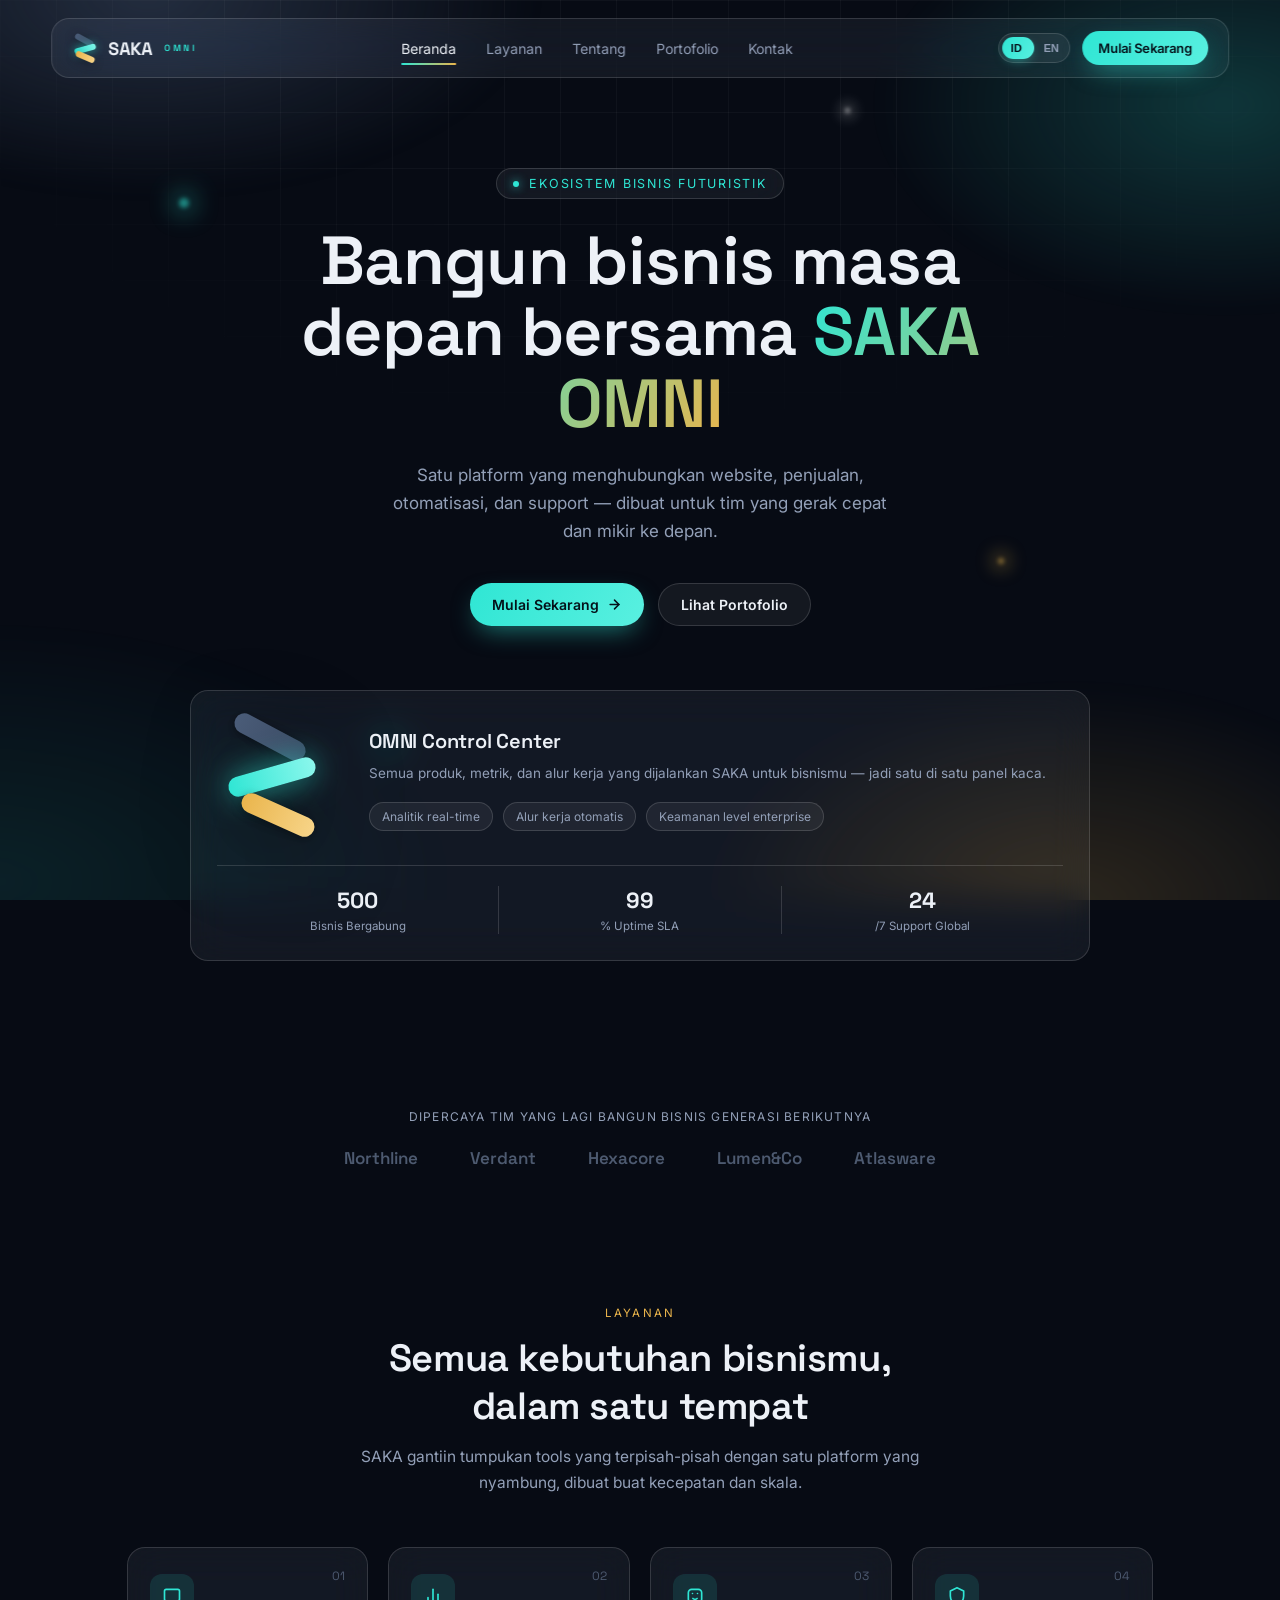
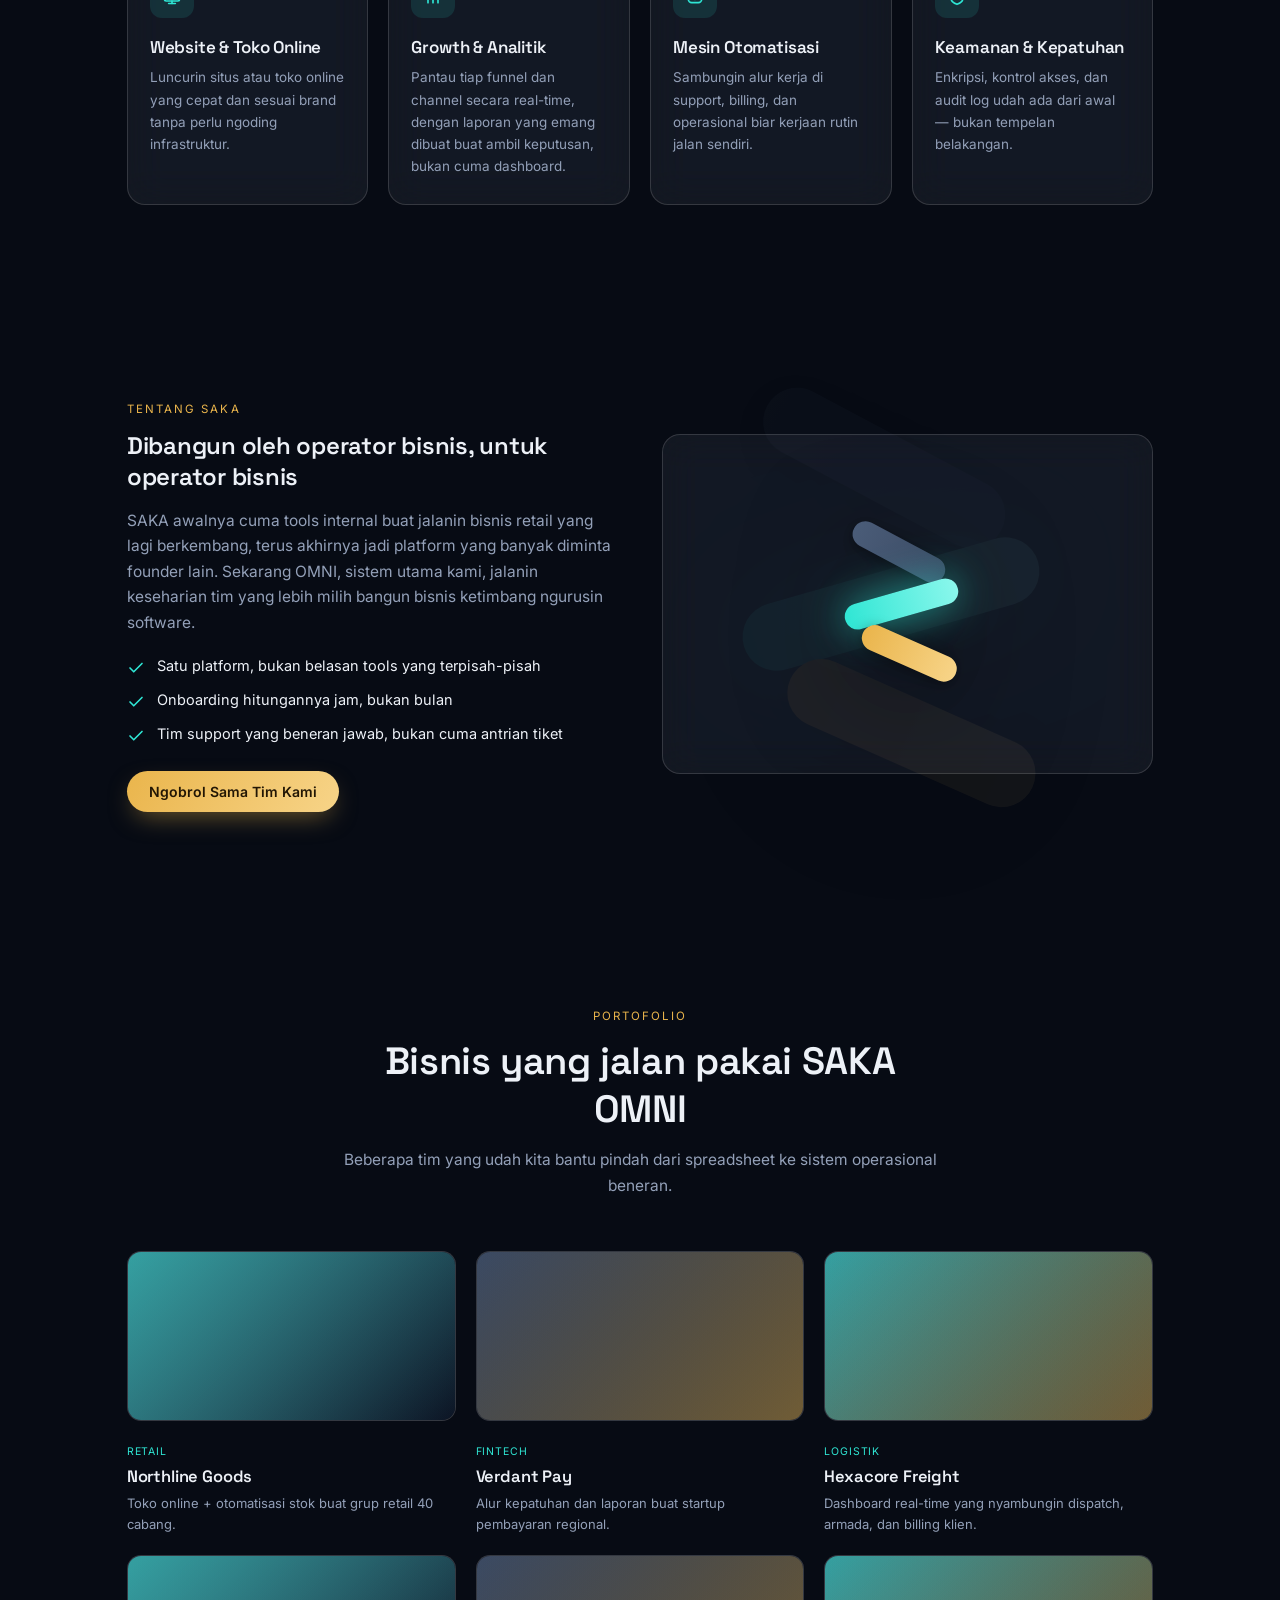
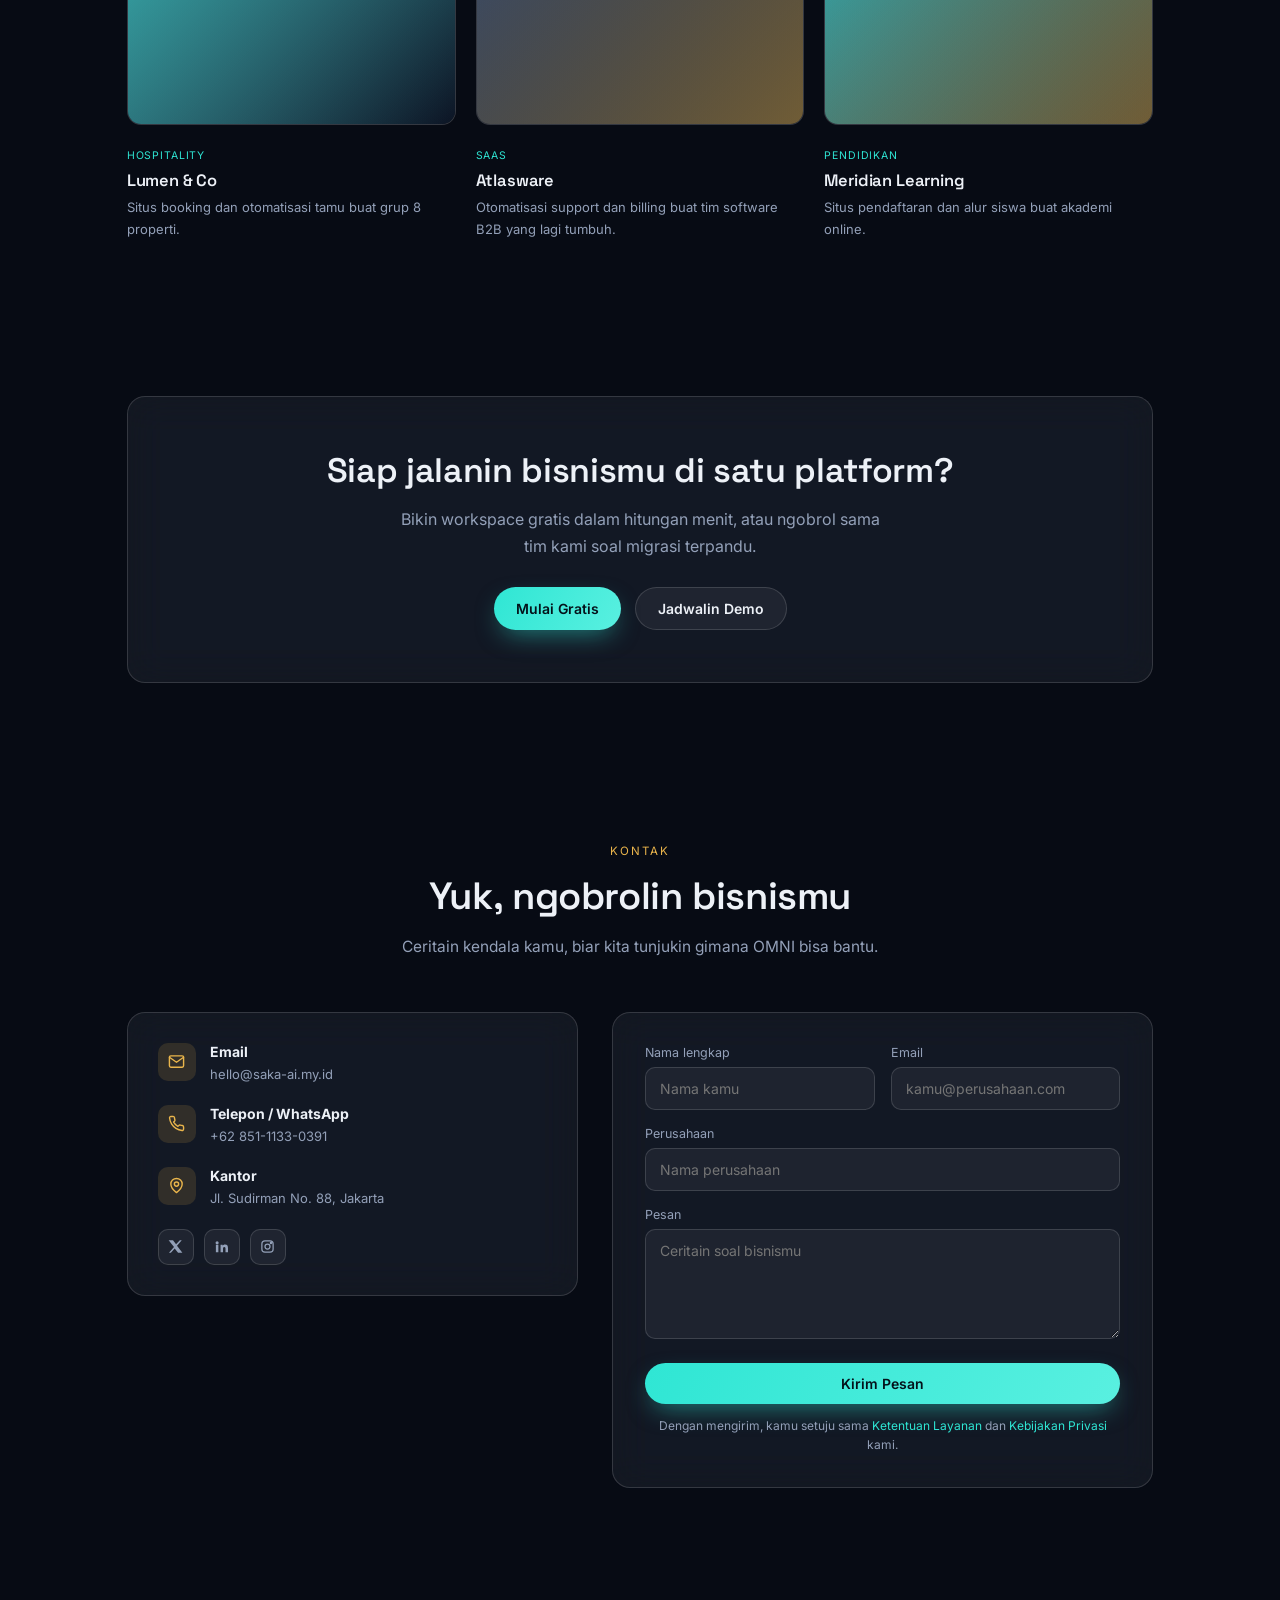
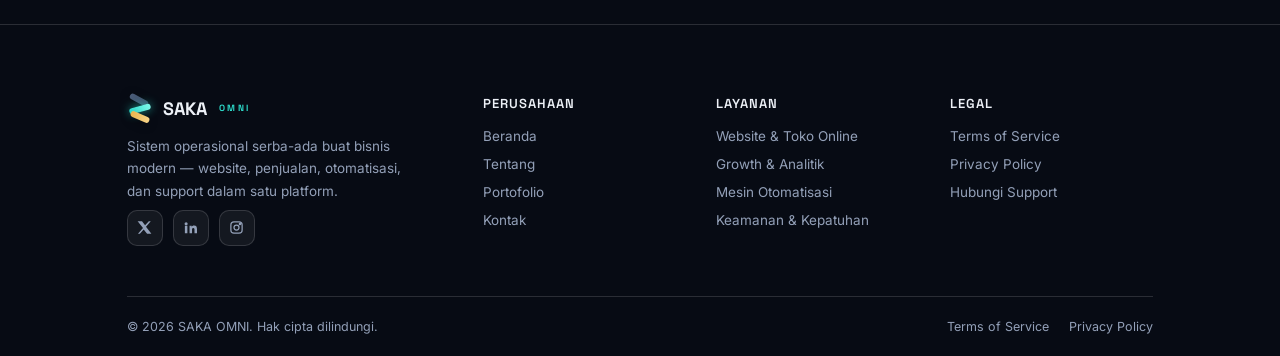
==== index.html @ 90daf716 "Add files via upload" ====
<!DOCTYPE html>
<html lang="id">
<head>
<meta charset="UTF-8" />
<meta name="viewport" content="width=device-width, initial-scale=1.0" />
<title>SAKA — Futuristic Business Ecosystem</title>
<meta name="description" content="SAKA is an all-in-one platform for building, running, and scaling modern businesses." />
<link rel="stylesheet" href="styles.css" />
<link rel="stylesheet" href="https://fonts.googleapis.com/css2?family=Space+Grotesk:wght@500;600;700&family=Inter:wght@400;500;600;700&display=swap" />
</head>
<body>

<div class="bg-fx">
  <div class="bg-grid"></div>
  <span class="bg-orb orb-1"></span>
  <span class="bg-orb orb-2"></span>
  <span class="bg-orb orb-3"></span>
  <span class="bg-orb orb-4"></span>
</div>

<!-- ===================== NAVBAR ===================== -->
<header class="nav glass">
  <a href="#home" class="nav-brand">
    <span class="mark sm"><span class="bar b1"></span><span class="bar b2"></span><span class="bar b3"></span></span>
    SAKA <span class="tag">OMNI</span>
  </a>
  <nav class="nav-links">
    <a href="#home" class="active" data-i18n="nav_home">Home</a>
    <a href="#services" data-i18n="nav_services">Services</a>
    <a href="#about" data-i18n="nav_about">About</a>
    <a href="#portfolio" data-i18n="nav_portfolio">Portfolio</a>
    <a href="#contact" data-i18n="nav_contact">Contact</a>
  </nav>
  <div class="nav-actions">
    <button class="lang-toggle" role="switch" aria-checked="false" aria-label="Switch language / Ganti bahasa">
      <span class="lang-toggle-track">
        <span class="lang-toggle-opt" data-side="id">ID</span>
        <span class="lang-toggle-opt" data-side="en">EN</span>
        <span class="lang-toggle-knob"></span>
      </span>
    </button>
    <a href="#contact" class="btn btn-primary btn-sm nav-cta" data-i18n="nav_getstarted">Get Started</a>
    <button class="burger" id="burgerBtn" aria-label="Toggle menu">
      <svg class="i-menu" width="22" height="22" viewBox="0 0 24 24" fill="none" stroke="currentColor" stroke-width="2" stroke-linecap="round"><line x1="3" y1="6" x2="21" y2="6"/><line x1="3" y1="12" x2="21" y2="12"/><line x1="3" y1="18" x2="21" y2="18"/></svg>
      <svg class="i-close" width="22" height="22" viewBox="0 0 24 24" fill="none" stroke="currentColor" stroke-width="2" stroke-linecap="round" style="display:none"><line x1="18" y1="6" x2="6" y2="18"/><line x1="6" y1="6" x2="18" y2="18"/></svg>
    </button>
  </div>
</header>
<nav class="nav-mobile glass" id="mobileNav">
  <a href="#home" data-i18n="nav_home">Home</a>
  <a href="#services" data-i18n="nav_services">Services</a>
  <a href="#about" data-i18n="nav_about">About</a>
  <a href="#portfolio" data-i18n="nav_portfolio">Portfolio</a>
  <a href="#contact" data-i18n="nav_contact">Contact</a>
  <button class="lang-toggle" role="switch" aria-checked="false" aria-label="Switch language / Ganti bahasa">
      <span class="lang-toggle-track">
        <span class="lang-toggle-opt" data-side="id">ID</span>
        <span class="lang-toggle-opt" data-side="en">EN</span>
        <span class="lang-toggle-knob"></span>
      </span>
    </button>
</nav>

<main>
  <!-- ===================== HERO ===================== -->
  <section class="hero" id="home">
    <div class="container">
      <div class="eyebrow glass"><span class="pulse"></span> <span data-i18n="hero_eyebrow">Futuristic Business Ecosystem</span></div>
      <h1 class="h1"><span data-i18n="hero_title_pre">Build tomorrow's business on</span> <span class="grad" data-i18n="hero_title_accent">SAKA OMNI</span></h1>
      <p class="hero-sub" data-i18n="hero_sub">One connected platform for websites, commerce, automation, and support — designed for teams who move fast and think ahead.</p>
      <div class="hero-actions">
        <a href="#contact" class="btn btn-primary"><span data-i18n="hero_btn_start">Get Started</span> <svg width="15" height="15" viewBox="0 0 24 24" fill="none" stroke="currentColor" stroke-width="2.4" stroke-linecap="round"><line x1="5" y1="12" x2="19" y2="12"/><polyline points="12 5 19 12 12 19"/></svg></a>
        <a href="#portfolio" class="btn btn-ghost" data-i18n="hero_btn_portfolio">View Portfolio</a>
      </div>

      <div class="hero-panel glass reveal">
        <div class="hero-panel-inner">
          <div class="hero-mark-col">
            <span class="mark lg"><span class="bar b1"></span><span class="bar b2"></span><span class="bar b3"></span></span>
          </div>
          <div class="hero-panel-copy">
            <h3 data-i18n="hero_panel_title">OMNI Control Center</h3>
            <p data-i18n="hero_panel_desc">Every product, metric, and workflow SAKA runs for your business — unified in a single glass panel.</p>
            <div class="hero-chips">
              <span class="chip" data-i18n="chip_1">Real-time analytics</span>
              <span class="chip" data-i18n="chip_2">Automated workflows</span>
              <span class="chip" data-i18n="chip_3">Enterprise-grade security</span>
            </div>
          </div>
        </div>
        <div class="hero-stats">
          <div class="stat"><b data-count="500">0</b><span data-i18n="stat_1_label">Businesses Onboarded</span></div>
          <div class="stat"><b data-count="99">0</b><span data-i18n="stat_2_label">% Uptime SLA</span></div>
          <div class="stat"><b data-count="24">0</b><span data-i18n="stat_3_label">/7 Global Support</span></div>
        </div>
      </div>
    </div>
  </section>

  <!-- ===================== TRUSTED STRIP ===================== -->
  <section class="trusted">
    <div class="container">
      <p data-i18n="trusted_label">Trusted by teams building the next generation of business</p>
      <div class="trusted-row">
        <span>Northline</span><span>Verdant</span><span>Hexacore</span><span>Lumen&amp;Co</span><span>Atlasware</span>
      </div>
    </div>
  </section>

  <!-- ===================== SERVICES ===================== -->
  <section class="section" id="services">
    <div class="container">
      <div class="section-head reveal">
        <span class="section-tag" data-i18n="services_tag">Services</span>
        <h2 data-i18n="services_title">Everything your business runs on, in one place</h2>
        <p data-i18n="services_sub">SAKA replaces a stack of disconnected tools with one coherent platform built for speed and scale.</p>
      </div>
      <div class="grid-4">
        <div class="card glass reveal">
          <span class="num">01</span>
          <span class="icon"><svg width="20" height="20" viewBox="0 0 24 24" fill="none" stroke="currentColor" stroke-width="2" stroke-linecap="round" stroke-linejoin="round"><rect x="3" y="4" width="18" height="14" rx="2"/><line x1="8" y1="21" x2="16" y2="21"/><line x1="12" y1="18" x2="12" y2="21"/></svg></span>
          <h3 data-i18n="card1_title">Website &amp; Storefront</h3>
          <p data-i18n="card1_desc">Launch a fast, on-brand site or storefront without touching a line of infrastructure code.</p>
        </div>
        <div class="card glass reveal">
          <span class="num">02</span>
          <span class="icon"><svg width="20" height="20" viewBox="0 0 24 24" fill="none" stroke="currentColor" stroke-width="2" stroke-linecap="round" stroke-linejoin="round"><path d="M18 20V10"/><path d="M12 20V4"/><path d="M6 20v-6"/></svg></span>
          <h3 data-i18n="card2_title">Growth &amp; Analytics</h3>
          <p data-i18n="card2_desc">Track every funnel and channel in real time, with reports built for decisions, not just dashboards.</p>
        </div>
        <div class="card glass reveal">
          <span class="num">03</span>
          <span class="icon"><svg width="20" height="20" viewBox="0 0 24 24" fill="none" stroke="currentColor" stroke-width="2" stroke-linecap="round" stroke-linejoin="round"><rect x="4" y="4" width="16" height="16" rx="4"/><path d="M9 9h.01M15 9h.01M9.5 15a3.5 3.5 0 0 0 5 0"/></svg></span>
          <h3 data-i18n="card3_title">Automation Engine</h3>
          <p data-i18n="card3_desc">Wire up workflows across support, billing, and operations so routine work runs itself.</p>
        </div>
        <div class="card glass reveal">
          <span class="num">04</span>
          <span class="icon"><svg width="20" height="20" viewBox="0 0 24 24" fill="none" stroke="currentColor" stroke-width="2" stroke-linecap="round" stroke-linejoin="round"><path d="M12 2 4 6v6c0 5 3.4 8.4 8 10 4.6-1.6 8-5 8-10V6l-8-4Z"/></svg></span>
          <h3 data-i18n="card4_title">Security &amp; Compliance</h3>
          <p data-i18n="card4_desc">Encryption, access controls, and audit logs built in from day one — not bolted on later.</p>
        </div>
      </div>
    </div>
  </section>

  <!-- ===================== ABOUT ===================== -->
  <section class="section" id="about">
    <div class="container">
      <div class="grid-2">
        <div class="reveal">
          <span class="section-tag" data-i18n="about_tag">About SAKA</span>
          <h2 data-i18n="about_title">Built by operators, for operators</h2>
          <p style="margin-top:16px;font-size:15.5px;" data-i18n="about_desc">SAKA started as an internal tool for running a fast-growing retail business, then became the platform other founders kept asking to use. Today OMNI, our core system, powers the day-to-day of teams who'd rather build their business than babysit their software.</p>
          <ul class="about-list">
            <li><svg width="18" height="18" viewBox="0 0 24 24" fill="none" stroke="currentColor" stroke-width="2.2" stroke-linecap="round" stroke-linejoin="round"><polyline points="20 6 9 17 4 12"/></svg> <span data-i18n="about_li1">One platform instead of a dozen disconnected tools</span></li>
            <li><svg width="18" height="18" viewBox="0 0 24 24" fill="none" stroke="currentColor" stroke-width="2.2" stroke-linecap="round" stroke-linejoin="round"><polyline points="20 6 9 17 4 12"/></svg> <span data-i18n="about_li2">Onboarding measured in hours, not quarters</span></li>
            <li><svg width="18" height="18" viewBox="0 0 24 24" fill="none" stroke="currentColor" stroke-width="2.2" stroke-linecap="round" stroke-linejoin="round"><polyline points="20 6 9 17 4 12"/></svg> <span data-i18n="about_li3">A support team that answers, not a ticket queue</span></li>
          </ul>
          <a href="#contact" class="btn btn-gold" style="margin-top:26px;" data-i18n="about_btn">Talk to Our Team</a>
        </div>
        <div class="about-visual glass reveal">
          <span class="mark lg watermark" style="position:absolute;"><span class="bar b1"></span><span class="bar b2"></span><span class="bar b3"></span></span>
          <span class="mark lg" style="transform:scale(1.3);"><span class="bar b1"></span><span class="bar b2"></span><span class="bar b3"></span></span>
        </div>
      </div>
    </div>
  </section>

  <!-- ===================== PORTFOLIO ===================== -->
  <section class="section" id="portfolio">
    <div class="container">
      <div class="section-head reveal">
        <span class="section-tag" data-i18n="portfolio_tag">Portfolio</span>
        <h2 data-i18n="portfolio_title">Businesses running on SAKA OMNI</h2>
        <p data-i18n="portfolio_sub">A few of the teams we've helped move from spreadsheets to a real operating system.</p>
      </div>
      <div class="grid-3">
        <div class="folio-card reveal">
          <div class="folio-thumb glass"><span class="g1"></span><span class="g2"></span></div>
          <span class="folio-tag" data-i18n="folio1_tag">Retail</span>
          <h3>Northline Goods</h3>
          <p data-i18n="folio1_desc">Storefront + inventory automation for a 40-store retail group.</p>
        </div>
        <div class="folio-card reveal">
          <div class="folio-thumb glass"><span class="g1"></span><span class="g3"></span></div>
          <span class="folio-tag" data-i18n="folio2_tag">Fintech</span>
          <h3>Verdant Pay</h3>
          <p data-i18n="folio2_desc">Compliance workflows and reporting for a regional payments startup.</p>
        </div>
        <div class="folio-card reveal">
          <div class="folio-thumb glass"><span class="g1"></span><span class="g2"></span><span class="g3"></span></div>
          <span class="folio-tag" data-i18n="folio3_tag">Logistics</span>
          <h3>Hexacore Freight</h3>
          <p data-i18n="folio3_desc">Real-time dashboards connecting dispatch, fleet, and client billing.</p>
        </div>
        <div class="folio-card reveal">
          <div class="folio-thumb glass"><span class="g1"></span><span class="g2"></span></div>
          <span class="folio-tag" data-i18n="folio4_tag">Hospitality</span>
          <h3>Lumen &amp; Co</h3>
          <p data-i18n="folio4_desc">Booking site and guest automation across an eight-property group.</p>
        </div>
        <div class="folio-card reveal">
          <div class="folio-thumb glass"><span class="g1"></span><span class="g3"></span></div>
          <span class="folio-tag" data-i18n="folio5_tag">SaaS</span>
          <h3>Atlasware</h3>
          <p data-i18n="folio5_desc">Support and billing automation for a growing B2B software team.</p>
        </div>
        <div class="folio-card reveal">
          <div class="folio-thumb glass"><span class="g1"></span><span class="g2"></span><span class="g3"></span></div>
          <span class="folio-tag" data-i18n="folio6_tag">Education</span>
          <h3>Meridian Learning</h3>
          <p data-i18n="folio6_desc">Enrollment site and student workflows for an online academy.</p>
        </div>
      </div>
    </div>
  </section>

  <!-- ===================== CTA BAND ===================== -->
  <section class="cta-band">
    <div class="container">
      <div class="cta-panel glass reveal">
        <h2 data-i18n="cta_title">Ready to run your business on one platform?</h2>
        <p data-i18n="cta_sub">Set up a free workspace in minutes, or talk to our team about a guided migration.</p>
        <div class="hero-actions" style="margin-bottom:0;">
          <a href="#contact" class="btn btn-primary" data-i18n="cta_btn1">Get Started Free</a>
          <a href="#contact" class="btn btn-ghost" data-i18n="cta_btn2">Book a Demo</a>
        </div>
      </div>
    </div>
  </section>

  <!-- ===================== CONTACT ===================== -->
  <section class="section" id="contact">
    <div class="container">
      <div class="section-head reveal">
        <span class="section-tag" data-i18n="contact_tag">Contact</span>
        <h2 data-i18n="contact_title">Let's talk about your business</h2>
        <p data-i18n="contact_sub">Tell us where you're stuck and we'll show you how OMNI fits in.</p>
      </div>
      <div class="contact-wrap">
        <div class="contact-info-card glass reveal">
          <div class="contact-info-item">
            <span class="ic"><svg width="17" height="17" viewBox="0 0 24 24" fill="none" stroke="currentColor" stroke-width="2" stroke-linecap="round" stroke-linejoin="round"><path d="M22 6 12 13 2 6"/><rect x="2" y="4" width="20" height="16" rx="2"/></svg></span>
            <div>
              <b data-i18n="info_email_label">Email</b>
              <a href="mailto:hello@saka-ai.my.id?cc=mlevian@protonmail.com" style="color:var(--muted);font-size:13px;">hello@saka-ai.my.id</a>
            </div>
          </div>
          <div class="contact-info-item">
            <span class="ic"><svg width="17" height="17" viewBox="0 0 24 24" fill="none" stroke="currentColor" stroke-width="2" stroke-linecap="round" stroke-linejoin="round"><path d="M22 16.9v3a2 2 0 0 1-2.2 2 19.8 19.8 0 0 1-8.6-3 19.5 19.5 0 0 1-6-6 19.8 19.8 0 0 1-3-8.7A2 2 0 0 1 4.1 2h3a2 2 0 0 1 2 1.7c.1 1 .3 2 .6 3a2 2 0 0 1-.5 2L8 10a16 16 0 0 0 6 6l1.3-1.2a2 2 0 0 1 2-.5c1 .3 2 .5 3 .6a2 2 0 0 1 1.7 2Z"/></svg></span>
            <div>
              <b data-i18n="info_phone_label">Phone / WhatsApp</b>
              <a href="https://wa.me/6285111330391" target="_blank" rel="noopener" style="color:var(--muted);font-size:13px;">+62 851-1133-0391</a>
            </div>
          </div>
          <div class="contact-info-item">
            <span class="ic"><svg width="17" height="17" viewBox="0 0 24 24" fill="none" stroke="currentColor" stroke-width="2" stroke-linecap="round" stroke-linejoin="round"><path d="M20 10c0 6-8 12-8 12s-8-6-8-12a8 8 0 0 1 16 0Z"/><circle cx="12" cy="10" r="3"/></svg></span>
            <div><b data-i18n="info_office_label">Office</b><span>Jl. Sudirman No. 88, Jakarta</span></div>
          </div>
          <div class="social-row">
            <a href="#" aria-label="X / Twitter"><svg width="15" height="15" viewBox="0 0 24 24" fill="currentColor"><path d="M18.9 2H22l-7.6 8.7L23 22h-6.9l-5.4-6.9L4.6 22H1.5l8.1-9.3L1 2h7l4.9 6.3L18.9 2Z"/></svg></a>
            <a href="#" aria-label="LinkedIn"><svg width="15" height="15" viewBox="0 0 24 24" fill="currentColor"><path d="M4.98 3.5a2.5 2.5 0 1 1 0 5 2.5 2.5 0 0 1 0-5ZM3 9h4v12H3V9Zm7 0h3.8v1.7h.05c.53-1 1.83-2 3.77-2 4.03 0 4.78 2.65 4.78 6.1V21h-4v-5.4c0-1.3-.02-3-1.83-3-1.83 0-2.1 1.42-2.1 2.9V21h-4V9Z"/></svg></a>
            <a href="#" aria-label="Instagram"><svg width="15" height="15" viewBox="0 0 24 24" fill="none" stroke="currentColor" stroke-width="2"><rect x="3" y="3" width="18" height="18" rx="5"/><circle cx="12" cy="12" r="4"/><circle cx="17.5" cy="6.5" r="1"/></svg></a>
          </div>
        </div>

        <div class="form-card glass reveal">
          <div class="form-error" id="formError"></div>
          <form id="contactForm">
            <div class="form-row">
              <div class="form-field"><label for="fname" data-i18n="form_name_label">Full name</label><input id="fname" type="text" data-i18n-placeholder="form_name_ph" placeholder="Your name" required /></div>
              <div class="form-field"><label for="femail" data-i18n="form_email_label">Email</label><input id="femail" type="email" data-i18n-placeholder="form_email_ph" placeholder="you@company.com" required /></div>
            </div>
            <div class="form-field" style="margin-bottom:16px;"><label for="fcompany" data-i18n="form_company_label">Company</label><input id="fcompany" type="text" data-i18n-placeholder="form_company_ph" placeholder="Company name" /></div>
            <div class="form-field" style="margin-bottom:20px;"><label for="fmsg" data-i18n="form_message_label">Message</label><textarea id="fmsg" data-i18n-placeholder="form_message_ph" placeholder="Tell us about your business" required></textarea></div>
            <button type="submit" class="btn btn-primary btn-block" data-i18n="form_btn_send">Send Message</button>
            <p class="form-note" data-i18n-html="form_note_html">By submitting, you agree to our <a href="terms.html" style="color:var(--teal);">Terms of Service</a> and <a href="privacy.html" style="color:var(--teal);">Privacy Policy</a>.</p>
          </form>
          <div class="form-success" id="formSuccess">
            <span class="ic"><svg width="24" height="24" viewBox="0 0 24 24" fill="none" stroke="currentColor" stroke-width="2.2" stroke-linecap="round" stroke-linejoin="round"><polyline points="20 6 9 17 4 12"/></svg></span>
            <h3 style="margin-bottom:8px;" data-i18n="success_title">Message sent</h3>
            <p data-i18n="success_desc">Thanks for reaching out — our team will reply within one business day.</p>
          </div>
        </div>
      </div>
    </div>
  </section>
</main>

<!-- ===================== FOOTER ===================== -->
<footer>
  <div class="container">
    <div class="footer-grid">
      <div class="footer-brand">
        <a href="#home" class="nav-brand">
          <span class="mark sm"><span class="bar b1"></span><span class="bar b2"></span><span class="bar b3"></span></span>
          SAKA <span class="tag">OMNI</span>
        </a>
        <p data-i18n="footer_desc">The all-in-one operating system for modern businesses — websites, commerce, automation, and support in one platform.</p>
        <div class="social-row">
          <a href="#" aria-label="X / Twitter"><svg width="15" height="15" viewBox="0 0 24 24" fill="currentColor"><path d="M18.9 2H22l-7.6 8.7L23 22h-6.9l-5.4-6.9L4.6 22H1.5l8.1-9.3L1 2h7l4.9 6.3L18.9 2Z"/></svg></a>
          <a href="#" aria-label="LinkedIn"><svg width="15" height="15" viewBox="0 0 24 24" fill="currentColor"><path d="M4.98 3.5a2.5 2.5 0 1 1 0 5 2.5 2.5 0 0 1 0-5ZM3 9h4v12H3V9Zm7 0h3.8v1.7h.05c.53-1 1.83-2 3.77-2 4.03 0 4.78 2.65 4.78 6.1V21h-4v-5.4c0-1.3-.02-3-1.83-3-1.83 0-2.1 1.42-2.1 2.9V21h-4V9Z"/></svg></a>
          <a href="#" aria-label="Instagram"><svg width="15" height="15" viewBox="0 0 24 24" fill="none" stroke="currentColor" stroke-width="2"><rect x="3" y="3" width="18" height="18" rx="5"/><circle cx="12" cy="12" r="4"/><circle cx="17.5" cy="6.5" r="1"/></svg></a>
        </div>
      </div>
      <div class="footer-col">
        <h4 data-i18n="footer_company_h">Company</h4>
        <a href="#home" data-i18n="nav_home">Home</a>
        <a href="#about" data-i18n="nav_about">About</a>
        <a href="#portfolio" data-i18n="nav_portfolio">Portfolio</a>
        <a href="#contact" data-i18n="nav_contact">Contact</a>
      </div>
      <div class="footer-col">
        <h4 data-i18n="footer_services_h">Services</h4>
        <a href="#services" data-i18n="card1_title">Website &amp; Storefront</a>
        <a href="#services" data-i18n="card2_title">Growth &amp; Analytics</a>
        <a href="#services" data-i18n="card3_title">Automation Engine</a>
        <a href="#services" data-i18n="card4_title">Security &amp; Compliance</a>
      </div>
      <div class="footer-col">
        <h4 data-i18n="footer_legal_h">Legal</h4>
        <a href="terms.html">Terms of Service</a>
        <a href="privacy.html">Privacy Policy</a>
        <a href="#contact" data-i18n="footer_contact_support">Contact Support</a>
      </div>
    </div>
    <div class="footer-bottom">
      <span>© <span id="year"></span> SAKA OMNI. <span data-i18n="copyright_text">All rights reserved.</span></span>
      <div class="legal-links">
        <a href="terms.html">Terms of Service</a>
        <a href="privacy.html">Privacy Policy</a>
      </div>
    </div>
  </div>
</footer>

<script src="i18n.js"></script>
<script src="script.js"></script>
</body>
</html>
---- styles.css ----
/* ==========================================================
   SAKA — Futuristic Glassmorphic Startup Site
   Palette (from brand mark): 
     --bg      #070B14  near-black navy
     --bg2     #0C1424  panel base
     --steel   #3B4A63  cool steel-blue (top ribbon of mark)
     --teal    #2FE6D4  luminous teal (mid ribbon / core accent)
     --gold    #EAB54C  warm gold (lower ribbon)
     --text    #EDF1F7
     --muted   #93A0B8
   Display face: 'Space Grotesk' (geometric, technical — echoes the wordmark)
   Body face:    'Inter'
   Signature: a floating glass "ribbon" emblem (three interlocking
   bars in steel/teal/gold) that recurs as a watermark through the page.
   ========================================================== */

:root{
  --bg:#070B14;
  --bg2:#0C1424;
  --steel:#3B4A63;
  --teal:#2FE6D4;
  --gold:#EAB54C;
  --text:#EDF1F7;
  --muted:#93A0B8;
  --glass: rgba(255,255,255,.055);
  --glass-strong: rgba(255,255,255,.09);
  --glass-border: rgba(255,255,255,.14);
  --radius: 18px;
}

*{box-sizing:border-box;}
html{scroll-behavior:smooth;overflow-x:hidden;}
body{
  margin:0;
  background:var(--bg);
  color:var(--text);
  font-family:'Inter',sans-serif;
  overflow-x:hidden;
  position:relative;
}
a{color:inherit;text-decoration:none;}
img{max-width:100%;display:block;}
.container{max-width:1180px;margin:0 auto;padding:0 6vw;}
h1,h2,h3,h4{font-family:'Space Grotesk',sans-serif;margin:0;font-weight:600;letter-spacing:-.01em;}
p{margin:0;color:var(--muted);line-height:1.65;}
section{position:relative;z-index:1;}

/* ---------- Ambient background layers (pure CSS, no external images) ---------- */
.bg-fx{position:fixed;inset:0;z-index:0;pointer-events:none;overflow:hidden;}
.bg-fx::before{
  content:"";position:absolute;inset:-10%;
  background:
    radial-gradient(ellipse 42% 30% at 18% 8%, rgba(59,74,99,.55), transparent 60%),
    radial-gradient(ellipse 38% 32% at 88% 18%, rgba(47,230,212,.20), transparent 60%),
    radial-gradient(ellipse 40% 34% at 78% 92%, rgba(234,181,76,.16), transparent 60%),
    radial-gradient(ellipse 50% 40% at 8% 90%, rgba(47,230,212,.10), transparent 60%);
  filter:blur(10px);
}
.bg-grid{
  position:absolute;inset:0;
  background-image:
    linear-gradient(rgba(255,255,255,.035) 1px, transparent 1px),
    linear-gradient(90deg, rgba(255,255,255,.035) 1px, transparent 1px);
  background-size:56px 56px;
  mask-image:radial-gradient(ellipse 70% 60% at 50% 0%, #000 40%, transparent 85%);
  animation:grid-drift 40s linear infinite;
}
@keyframes grid-drift{from{background-position:0 0,0 0;}to{background-position:56px 0,0 56px;}}
.bg-orb{position:absolute;border-radius:50%;filter:blur(2px);opacity:.55;animation:orb-float 14s ease-in-out infinite;}
.orb-1{width:10px;height:10px;background:var(--teal);top:22%;left:14%;box-shadow:0 0 24px 6px rgba(47,230,212,.7);}
.orb-2{width:6px;height:6px;background:var(--gold);top:62%;left:78%;box-shadow:0 0 18px 5px rgba(234,181,76,.7);animation-delay:2s;}
.orb-3{width:8px;height:8px;background:var(--teal);top:82%;left:30%;box-shadow:0 0 20px 5px rgba(47,230,212,.6);animation-delay:5s;}
.orb-4{width:5px;height:5px;background:#fff;top:12%;left:66%;box-shadow:0 0 14px 4px rgba(255,255,255,.6);animation-delay:8s;}
@keyframes orb-float{0%,100%{transform:translateY(0);}50%{transform:translateY(-26px);}}

/* ---------- Glass utility ---------- */
.glass{
  background:var(--glass);
  border:1px solid var(--glass-border);
  backdrop-filter:blur(18px) saturate(140%);
  -webkit-backdrop-filter:blur(18px) saturate(140%);
  border-radius:var(--radius);
}

/* ---------- Signature ribbon mark ---------- */
.mark{position:relative;display:inline-block;}
.mark .bar{position:absolute;height:9px;border-radius:5px;box-shadow:0 2px 10px rgba(0,0,0,.35);}
.mark.sm{width:26px;height:26px;}
.mark.sm .bar{height:6px;border-radius:3px;}
.mark.sm .b1{width:20px;top:2px;left:2px;transform:rotate(28deg);background:linear-gradient(90deg,#4a5c78,var(--steel));}
.mark.sm .b2{width:22px;top:11px;left:2px;transform:rotate(-16deg);background:linear-gradient(90deg,var(--teal),#7ff5e8);box-shadow:0 0 10px rgba(47,230,212,.7);}
.mark.sm .b3{width:20px;top:19px;left:3px;transform:rotate(24deg);background:linear-gradient(90deg,var(--gold),#f7d488);}
.mark.lg{width:120px;height:120px;filter:drop-shadow(0 20px 40px rgba(0,0,0,.5));}
.mark.lg .bar{height:20px;border-radius:10px;}
.mark.lg .b1{width:78px;top:10px;left:14px;transform:rotate(28deg);background:linear-gradient(90deg,#4a5c78,var(--steel));}
.mark.lg .b2{width:90px;top:50px;left:10px;transform:rotate(-16deg);background:linear-gradient(90deg,var(--teal),#8bf7ec);box-shadow:0 0 30px rgba(47,230,212,.65);}
.mark.lg .b3{width:78px;top:88px;left:22px;transform:rotate(24deg);background:linear-gradient(90deg,var(--gold),#f7d488);}
.mark.watermark{opacity:.05;transform:scale(3.4);}

/* ---------- Navbar ---------- */
.nav{
  position:fixed;top:18px;left:50%;transform:translateX(-50%);
  width:min(1180px, 92vw);
  display:flex;align-items:center;justify-content:space-between;
  padding:12px 20px;z-index:50;
  transition:background .3s ease, box-shadow .3s ease;
}
.nav.scrolled{background:rgba(9,13,22,.72);box-shadow:0 10px 30px rgba(0,0,0,.35);}
.nav-brand{display:flex;align-items:center;gap:10px;font-family:'Space Grotesk';font-weight:700;font-size:18px;}
.nav-brand .tag{font-size:9px;color:var(--teal);letter-spacing:.28em;font-weight:600;margin-left:2px;}
.nav-links{display:flex;gap:30px;font-size:14px;color:var(--muted);}
.nav-links a{position:relative;padding:4px 0;transition:color .2s;}
.nav-links a:hover, .nav-links a.active{color:var(--text);}
.nav-links a.active::after{content:"";position:absolute;bottom:-4px;left:0;right:0;height:2px;border-radius:2px;background:linear-gradient(90deg,var(--teal),var(--gold));}
.nav-actions{display:flex;align-items:center;gap:12px;}
.burger{display:none;background:none;border:none;color:var(--text);cursor:pointer;flex:0 0 auto;}

/* ---------- Language toggle switch (replaces the old two-button pill) ---------- */
.lang-toggle{
  position:relative;flex:0 0 auto;width:72px;height:30px;padding:0;border:none;cursor:pointer;
  background:rgba(255,255,255,.06);border:1px solid var(--glass-border);border-radius:999px;
}
.lang-toggle-track{position:relative;display:flex;width:100%;height:100%;}
.lang-toggle-opt{flex:1;display:flex;align-items:center;justify-content:center;font-size:11px;font-weight:700;color:var(--muted);position:relative;z-index:1;transition:color .25s ease;}
.lang-toggle-knob{
  position:absolute;top:3px;left:3px;width:calc(50% - 3px);height:calc(100% - 6px);
  border-radius:999px;background:linear-gradient(120deg,var(--teal),#59f0e0);
  box-shadow:0 4px 12px -4px rgba(47,230,212,.6);transition:transform .25s ease;
}
.lang-toggle.is-en .lang-toggle-knob{transform:translateX(100%);}
.lang-toggle:not(.is-en) .lang-toggle-opt[data-side="id"]{color:#04121a;}
.lang-toggle.is-en .lang-toggle-opt[data-side="en"]{color:#04121a;}
.nav-mobile{
  display:none;position:fixed;top:88px;left:50%;transform:translateX(-50%);
  width:min(1180px,92vw);flex-direction:column;gap:4px;padding:14px 20px;z-index:49;
}
.nav-mobile.open{display:flex;}
.nav-mobile a{padding:12px 6px;color:var(--muted);border-bottom:1px solid rgba(255,255,255,.06);}
.nav-mobile a:last-child{border-bottom:none;}

/* ---------- Buttons ---------- */
.btn{
  display:inline-flex;align-items:center;gap:8px;justify-content:center;
  font-family:'Inter';font-weight:600;font-size:14px;
  padding:12px 22px;border-radius:999px;cursor:pointer;border:none;
  transition:transform .2s ease, box-shadow .2s ease;
}
.btn:hover{transform:translateY(-1px);}
.btn-primary{color:#04121a;background:linear-gradient(120deg,var(--teal),#59f0e0);box-shadow:0 10px 26px -8px rgba(47,230,212,.55);}
.btn-ghost{color:var(--text);background:var(--glass);border:1px solid var(--glass-border);}
.btn-gold{color:#221604;background:linear-gradient(120deg,var(--gold),#f7d488);box-shadow:0 10px 26px -8px rgba(234,181,76,.5);}
.btn-sm{padding:9px 16px;font-size:13px;}
.btn-block{width:100%;}

/* ---------- Hero ---------- */
.hero{padding:168px 0 110px;text-align:center;}
.eyebrow{
  display:inline-flex;align-items:center;gap:10px;
  font-size:12.5px;letter-spacing:.14em;text-transform:uppercase;color:var(--teal);
  padding:7px 16px;border-radius:999px;margin-bottom:26px;
}
.eyebrow .pulse{width:6px;height:6px;border-radius:50%;background:var(--teal);box-shadow:0 0 10px rgba(47,230,212,.9);animation:pulse 1.8s ease-in-out infinite;}
@keyframes pulse{0%,100%{opacity:1;}50%{opacity:.3;}}
.h1{font-size:clamp(38px,6vw,68px);line-height:1.05;max-width:820px;margin:0 auto 22px;}
.h1 .grad{background:linear-gradient(120deg,var(--teal),var(--gold));-webkit-background-clip:text;background-clip:text;color:transparent;}
.hero-sub{max-width:520px;margin:0 auto 38px;font-size:17px;}
.hero-actions{display:flex;gap:14px;justify-content:center;flex-wrap:wrap;margin-bottom:64px;}

.hero-panel{max-width:900px;margin:0 auto;padding:26px;position:relative;}
.hero-panel-inner{display:flex;align-items:center;gap:32px;text-align:left;flex-wrap:wrap;}
.hero-mark-col{flex:0 0 auto;}
.hero-panel-copy{flex:1;min-width:220px;}
.hero-panel-copy h3{font-size:20px;margin-bottom:8px;}
.hero-panel-copy p{font-size:13.5px;}
.hero-chips{display:flex;gap:10px;flex-wrap:wrap;margin-top:18px;}
.chip{font-size:12px;padding:6px 12px;border-radius:999px;background:rgba(255,255,255,.06);border:1px solid var(--glass-border);color:var(--muted);}
.hero-stats{display:flex;gap:0;border-top:1px solid var(--glass-border);margin-top:24px;padding-top:20px;}
.hero-stats .stat{flex:1;text-align:center;border-right:1px solid var(--glass-border);}
.hero-stats .stat:last-child{border-right:none;}
.hero-stats .stat b{display:block;font-family:'Space Grotesk';font-size:22px;}
.hero-stats .stat span{font-size:11.5px;color:var(--muted);}

/* ---------- Trusted strip ---------- */
.trusted{padding:36px 0;text-align:center;}
.trusted p{font-size:12px;letter-spacing:.1em;text-transform:uppercase;margin-bottom:20px;}
.trusted-row{display:flex;justify-content:center;gap:52px;flex-wrap:wrap;font-family:'Space Grotesk';font-weight:600;color:#4d5a70;font-size:17px;}

/* ---------- Section heading ---------- */
.section-head{max-width:600px;margin:0 auto 52px;text-align:center;}
.section{padding:96px 0;}
.section-tag{display:inline-block;font-size:11.5px;letter-spacing:.18em;text-transform:uppercase;color:var(--gold);margin-bottom:14px;}
.section-head h2{font-size:clamp(26px,4vw,38px);margin-bottom:14px;}
.section-head p{font-size:15.5px;}

/* ---------- Services ---------- */
.grid-4{display:grid;grid-template-columns:repeat(4,1fr);gap:20px;}
.grid-3{display:grid;grid-template-columns:repeat(3,1fr);gap:20px;}
.grid-2{display:grid;grid-template-columns:1fr 1fr;gap:44px;align-items:center;}
.card{padding:26px 22px;transition:transform .25s ease, border-color .25s ease;}
.card:hover{transform:translateY(-5px);border-color:rgba(255,255,255,.28);}
.card .icon{
  width:44px;height:44px;border-radius:12px;display:flex;align-items:center;justify-content:center;
  background:rgba(47,230,212,.12);color:var(--teal);margin-bottom:18px;
}
.card h3{font-size:17px;margin-bottom:8px;}
.card p{font-size:13.5px;}
.card .num{position:absolute;top:20px;right:22px;font-family:'Space Grotesk';font-size:12px;color:#4d5a70;}
.card{position:relative;}

/* ---------- About ---------- */
.about-visual{padding:36px;position:relative;min-height:340px;display:flex;align-items:center;justify-content:center;}
.about-list{list-style:none;margin:22px 0 0;padding:0;display:flex;flex-direction:column;gap:14px;}
.about-list li{display:flex;gap:12px;align-items:flex-start;font-size:14.5px;color:var(--text);}
.about-list svg{flex:0 0 auto;color:var(--teal);margin-top:2px;}

/* ---------- Portfolio ---------- */
.folio-thumb{
  height:170px;border-radius:14px;margin-bottom:18px;position:relative;overflow:hidden;
}
.folio-thumb .g1{position:absolute;inset:0;background:linear-gradient(135deg,var(--steel),var(--bg2));}
.folio-thumb .g2{position:absolute;inset:0;background:linear-gradient(135deg,rgba(47,230,212,.55),transparent);}
.folio-thumb .g3{position:absolute;inset:0;background:linear-gradient(135deg,transparent,rgba(234,181,76,.45));}
.folio-tag{display:inline-block;font-size:10.5px;letter-spacing:.08em;text-transform:uppercase;color:var(--teal);margin-bottom:8px;}
.folio-card h3{font-size:16.5px;margin-bottom:6px;}
.folio-card p{font-size:13px;}

/* ---------- Contact ---------- */
.contact-wrap{display:grid;grid-template-columns:1fr 1.2fr;gap:34px;align-items:start;}
.contact-info-card{padding:30px;}
.contact-info-item{display:flex;gap:14px;align-items:flex-start;margin-bottom:22px;}
.contact-info-item .ic{width:38px;height:38px;border-radius:10px;background:rgba(234,181,76,.14);color:var(--gold);display:flex;align-items:center;justify-content:center;flex:0 0 auto;}
.contact-info-item b{display:block;font-size:14px;margin-bottom:3px;}
.contact-info-item span{font-size:13px;color:var(--muted);}
.social-row{display:flex;gap:10px;margin-top:8px;}
.social-row a{width:36px;height:36px;border-radius:10px;background:var(--glass);border:1px solid var(--glass-border);display:flex;align-items:center;justify-content:center;color:var(--muted);transition:color .2s, border-color .2s;}
.social-row a:hover{color:var(--teal);border-color:var(--teal);}

.form-card{padding:32px;}
.form-row{display:grid;grid-template-columns:1fr 1fr;gap:16px;margin-bottom:16px;}
.form-field label{display:block;font-size:12.5px;color:var(--muted);margin-bottom:7px;}
.form-field input, .form-field textarea{
  width:100%;background:rgba(255,255,255,.05);border:1px solid var(--glass-border);
  border-radius:10px;padding:12px 14px;color:var(--text);font-family:'Inter';font-size:14px;outline:none;
  transition:border-color .2s;
}
.form-field input:focus, .form-field textarea:focus{border-color:var(--teal);}
.form-field textarea{min-height:110px;resize:vertical;}
.form-note{font-size:12px;color:var(--muted);margin-top:12px;text-align:center;}
.form-error{display:none;font-size:13px;color:#ff9b8a;background:rgba(255,90,60,.1);border:1px solid rgba(255,90,60,.3);border-radius:10px;padding:10px 14px;margin-bottom:16px;}
.form-error.show{display:block;}
.btn[disabled]{opacity:.7;cursor:not-allowed;transform:none;}
.form-success{display:none;text-align:center;padding:40px 10px;}
.form-success.show{display:block;}
.form-success .ic{width:52px;height:52px;border-radius:50%;background:rgba(47,230,212,.15);color:var(--teal);display:flex;align-items:center;justify-content:center;margin:0 auto 16px;}

/* ---------- CTA band ---------- */
.cta-band{padding:60px 0;}
.cta-panel{padding:52px 40px;text-align:center;position:relative;overflow:hidden;}
.cta-panel h2{font-size:clamp(24px,4vw,34px);margin-bottom:14px;}
.cta-panel p{max-width:480px;margin:0 auto 28px;}

/* ---------- Footer ---------- */
footer{padding:70px 0 0;border-top:1px solid var(--glass-border);margin-top:40px;}
.footer-grid{display:grid;grid-template-columns:1.6fr 1fr 1fr 1fr;gap:30px;padding-bottom:50px;}
.footer-brand p{font-size:13.5px;margin-top:14px;max-width:280px;}
.footer-col h4{font-size:13px;text-transform:uppercase;letter-spacing:.08em;color:var(--text);margin-bottom:16px;}
.footer-col a{display:block;font-size:13.5px;color:var(--muted);margin-bottom:12px;transition:color .2s;}
.footer-col a:hover{color:var(--teal);}
.footer-bottom{
  display:flex;justify-content:space-between;align-items:center;flex-wrap:wrap;gap:12px;
  border-top:1px solid var(--glass-border);padding:22px 0;font-size:12.5px;color:var(--muted);
}
.footer-bottom .legal-links{display:flex;gap:20px;}

/* ---------- Reveal-on-scroll ---------- */
.reveal{opacity:0;transform:translateY(24px);transition:opacity .7s ease, transform .7s ease;}
.reveal.in{opacity:1;transform:none;}

/* ---------- Legal pages ---------- */
.legal-hero{padding:150px 0 50px;text-align:center;}
.legal-hero p{max-width:480px;margin:12px auto 0;font-size:14px;}
.legal-body{padding:20px 0 100px;}
.legal-panel{padding:44px;max-width:880px;margin:0 auto;}
.legal-panel h2{font-size:19px;margin:32px 0 12px;}
.legal-panel h2:first-child{margin-top:0;}
.legal-panel p, .legal-panel li{font-size:14.5px;color:var(--muted);margin-bottom:10px;}
.legal-panel ul{padding-left:20px;}
.legal-updated{font-size:12.5px;color:var(--gold);display:inline-block;margin-bottom:6px;}

/* ---------- Responsive ---------- */
@media (max-width:980px){
  .grid-4{grid-template-columns:repeat(2,1fr);}
  .grid-3{grid-template-columns:repeat(2,1fr);}
  .grid-2{grid-template-columns:1fr;}
  .contact-wrap{grid-template-columns:1fr;}
  .footer-grid{grid-template-columns:1fr 1fr;}
  .nav-links{display:none;}
  .burger{display:block;}
}
@media (max-width:420px){
  .nav-cta{display:none;}
}
@media (max-width:640px){
  .grid-4, .grid-3{grid-template-columns:1fr;}
  .form-row{grid-template-columns:1fr;}
  .hero-stats{flex-wrap:wrap;}
  .hero-stats .stat{flex:0 0 50%;border-right:none;margin-bottom:14px;}
  .footer-grid{grid-template-columns:1fr;}
  .footer-bottom{flex-direction:column;align-items:flex-start;}
}

@media (prefers-reduced-motion: reduce){
  *{animation-duration:.001ms !important;animation-iteration-count:1 !important;transition-duration:.001ms !important;}
}

:focus-visible{outline:2px solid var(--teal);outline-offset:2px;}
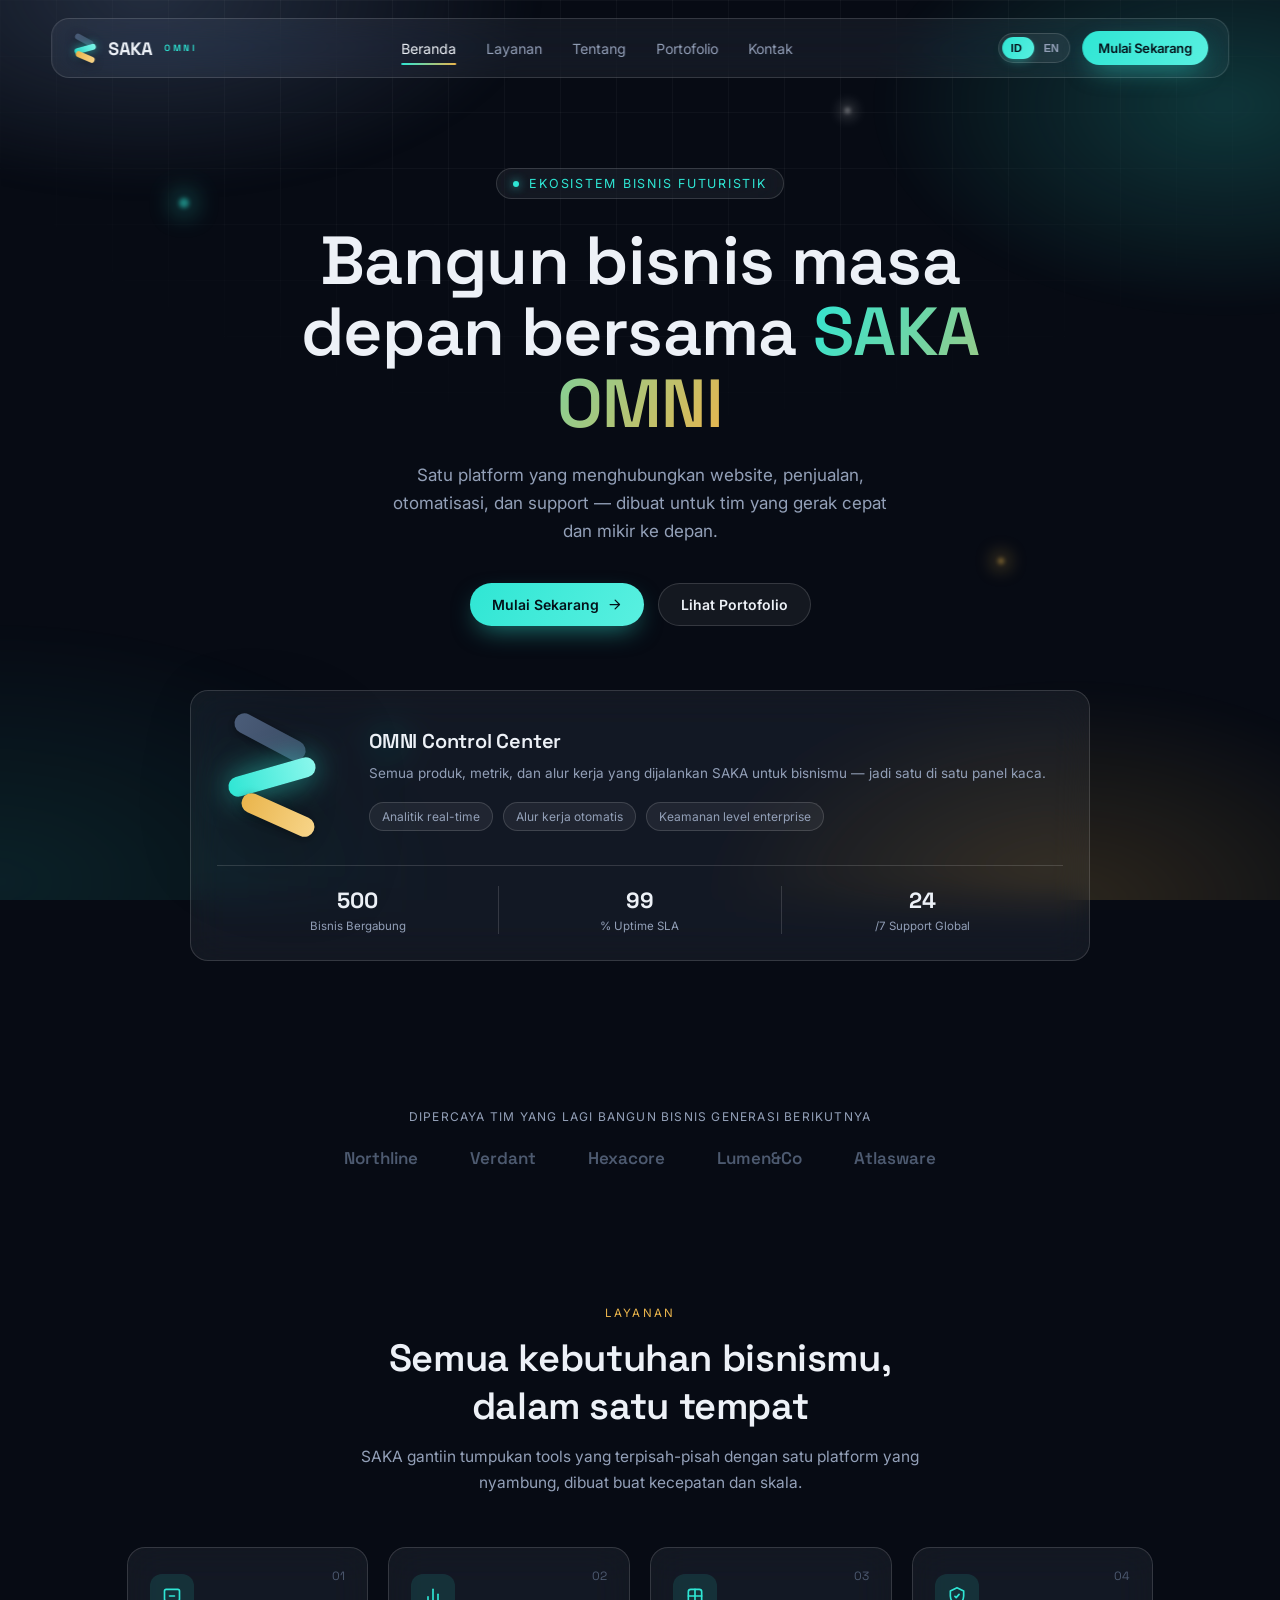
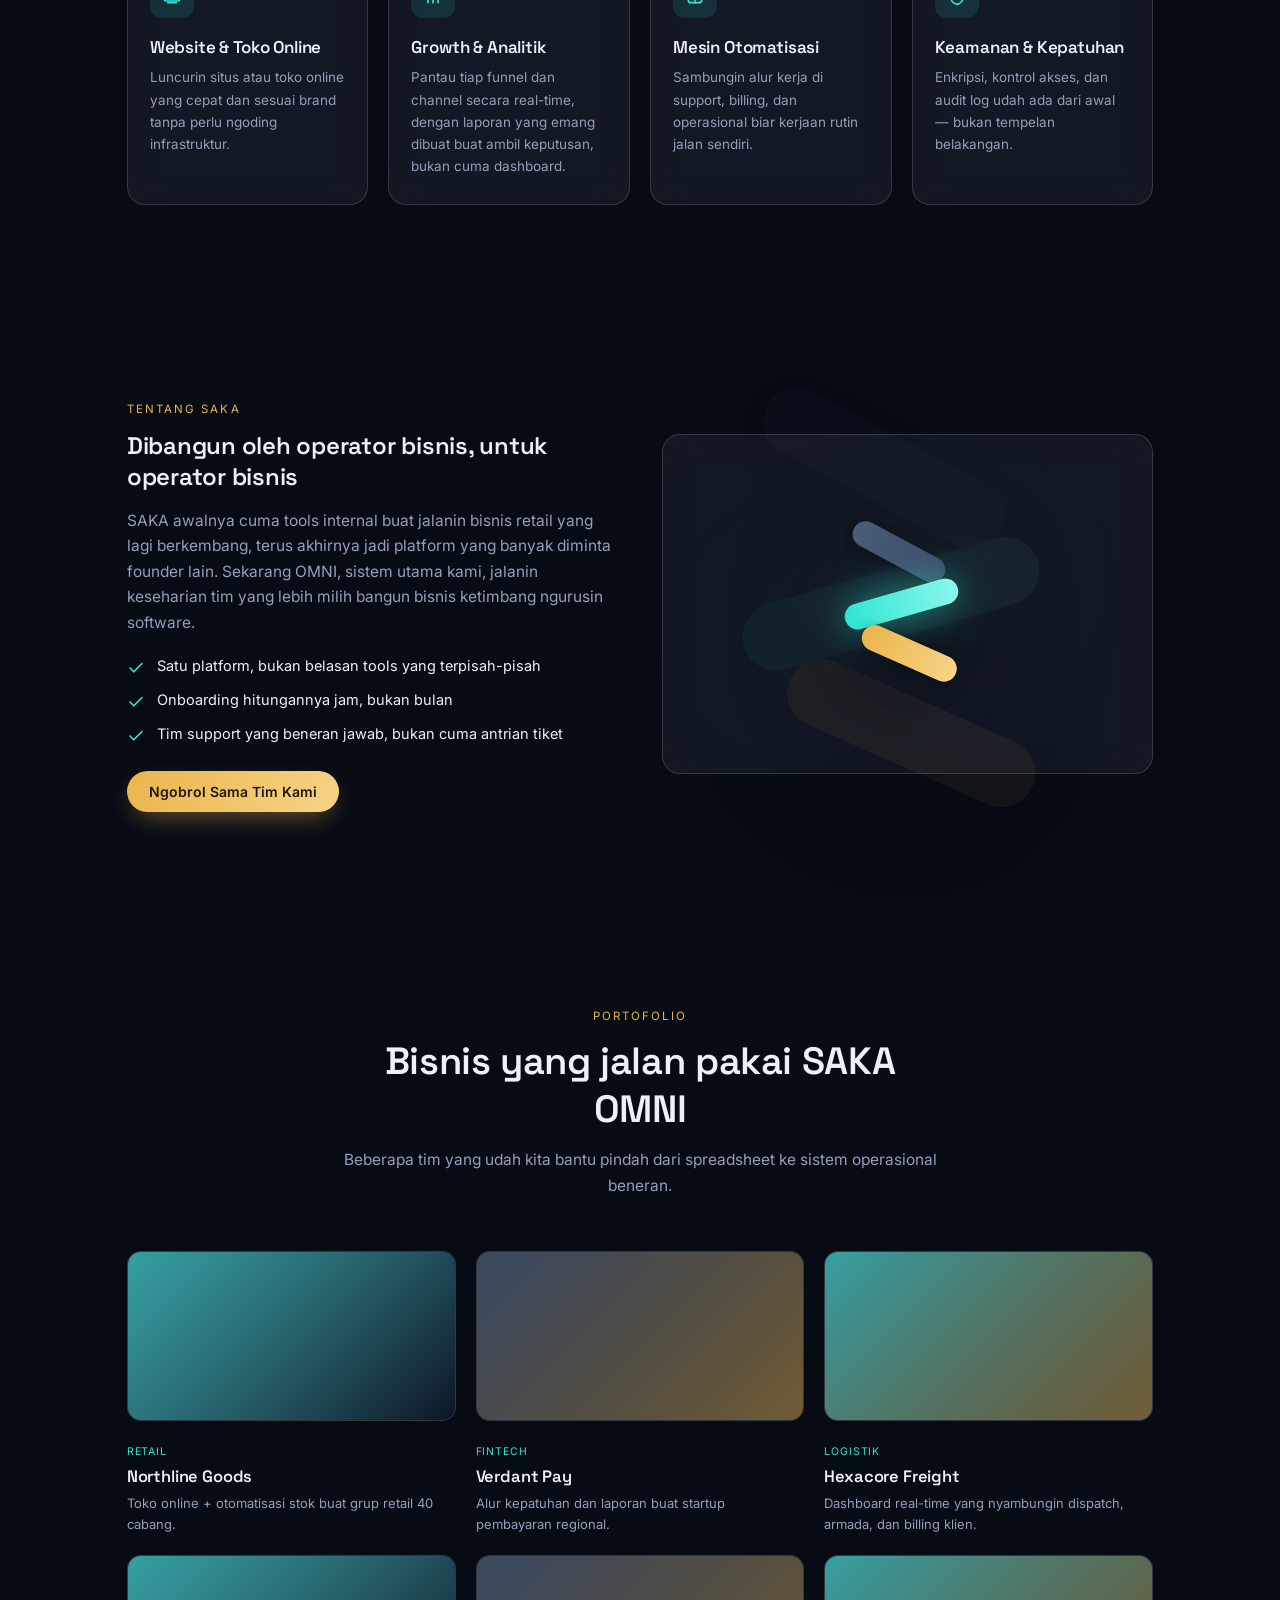
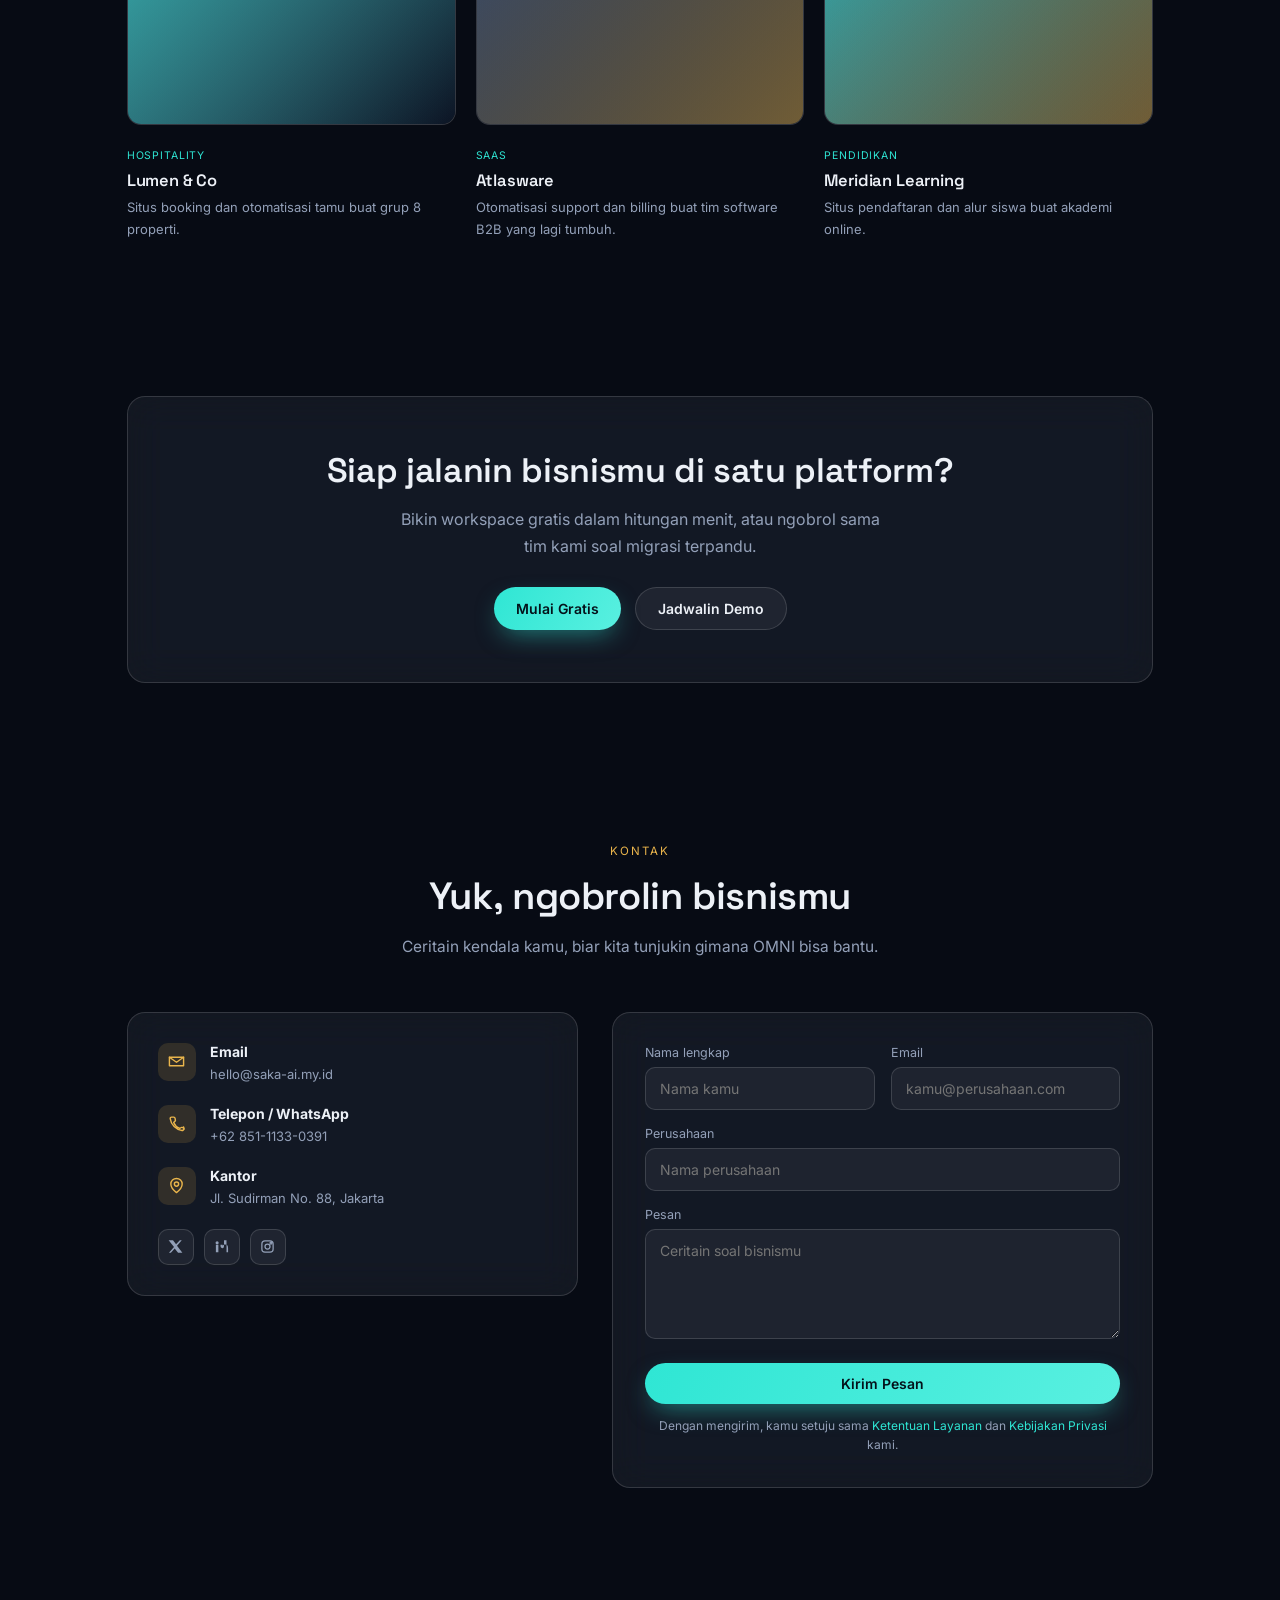
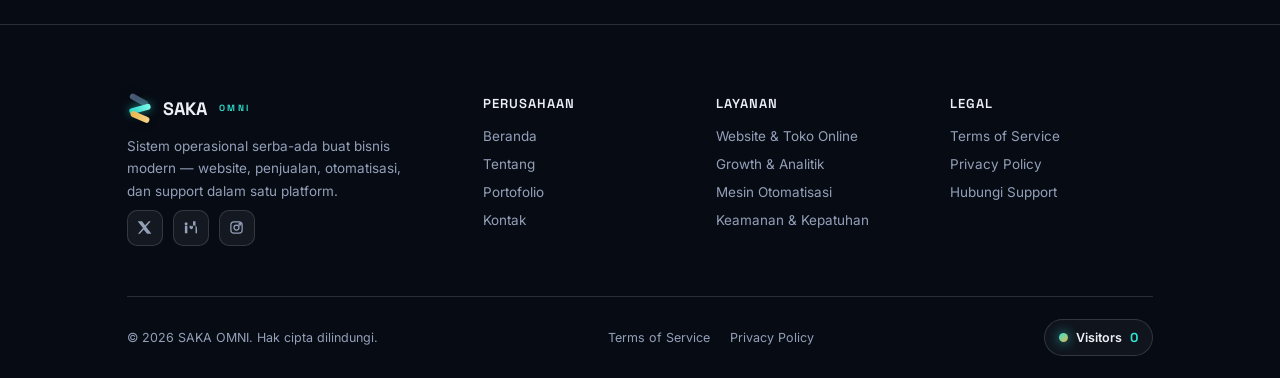
==== commit 3a4a8d14: "Fix production-critical homepage and backend issues, correct swapped files, and harden config and vi" ====
--- a/index.html
+++ b/index.html
@@ -1,12 +1,12 @@
 <!DOCTYPE html>
 <html lang="id">
 <head>
-<meta charset="UTF-8" />
-<meta name="viewport" content="width=device-width, initial-scale=1.0" />
-<title>SAKA — Futuristic Business Ecosystem</title>
-<meta name="description" content="SAKA is an all-in-one platform for building, running, and scaling modern businesses." />
-<link rel="stylesheet" href="styles.css" />
-<link rel="stylesheet" href="https://fonts.googleapis.com/css2?family=Space+Grotesk:wght@500;600;700&family=Inter:wght@400;500;600;700&display=swap" />
+  <meta charset="UTF-8" />
+  <meta name="viewport" content="width=device-width, initial-scale=1.0" />
+  <title>SAKA — Futuristic Business Ecosystem</title>
+  <meta name="description" content="SAKA is an all-in-one platform for building, running, and scaling modern businesses." />
+  <link rel="stylesheet" href="styles.css" />
+  <link rel="stylesheet" href="https://fonts.googleapis.com/css2?family=Space+Grotesk:wght@500;600;700&family=Inter:wght@400;500;600;700&display=swap" />
 </head>
 <body>
 
@@ -18,7 +18,6 @@
   <span class="bg-orb orb-4"></span>
 </div>
 
-<!-- ===================== NAVBAR ===================== -->
 <header class="nav glass">
   <a href="#home" class="nav-brand">
     <span class="mark sm"><span class="bar b1"></span><span class="bar b2"></span><span class="bar b3"></span></span>
@@ -53,23 +52,22 @@
   <a href="#portfolio" data-i18n="nav_portfolio">Portfolio</a>
   <a href="#contact" data-i18n="nav_contact">Contact</a>
   <button class="lang-toggle" role="switch" aria-checked="false" aria-label="Switch language / Ganti bahasa">
-      <span class="lang-toggle-track">
-        <span class="lang-toggle-opt" data-side="id">ID</span>
-        <span class="lang-toggle-opt" data-side="en">EN</span>
-        <span class="lang-toggle-knob"></span>
-      </span>
-    </button>
+    <span class="lang-toggle-track">
+      <span class="lang-toggle-opt" data-side="id">ID</span>
+      <span class="lang-toggle-opt" data-side="en">EN</span>
+      <span class="lang-toggle-knob"></span>
+    </span>
+  </button>
 </nav>
 
 <main>
-  <!-- ===================== HERO ===================== -->
   <section class="hero" id="home">
     <div class="container">
       <div class="eyebrow glass"><span class="pulse"></span> <span data-i18n="hero_eyebrow">Futuristic Business Ecosystem</span></div>
       <h1 class="h1"><span data-i18n="hero_title_pre">Build tomorrow's business on</span> <span class="grad" data-i18n="hero_title_accent">SAKA OMNI</span></h1>
       <p class="hero-sub" data-i18n="hero_sub">One connected platform for websites, commerce, automation, and support — designed for teams who move fast and think ahead.</p>
       <div class="hero-actions">
-        <a href="#contact" class="btn btn-primary"><span data-i18n="hero_btn_start">Get Started</span> <svg width="15" height="15" viewBox="0 0 24 24" fill="none" stroke="currentColor" stroke-width="2.4" stroke-linecap="round"><line x1="5" y1="12" x2="19" y2="12"/><polyline points="12 5 19 12 12 19"/></svg></a>
+        <a href="#contact" class="btn btn-primary"><span data-i18n="hero_btn_start">Get Started</span> <svg width="15" height="15" viewBox="0 0 24 24" fill="none" stroke="currentColor" stroke-width="2" stroke-linecap="round" stroke-linejoin="round"><path d="M5 12h14"/><path d="m13 5 7 7-7 7"/></svg></a>
         <a href="#portfolio" class="btn btn-ghost" data-i18n="hero_btn_portfolio">View Portfolio</a>
       </div>
 
@@ -97,7 +95,6 @@
     </div>
   </section>
 
-  <!-- ===================== TRUSTED STRIP ===================== -->
   <section class="trusted">
     <div class="container">
       <p data-i18n="trusted_label">Trusted by teams building the next generation of business</p>
@@ -107,7 +104,6 @@
     </div>
   </section>
 
-  <!-- ===================== SERVICES ===================== -->
   <section class="section" id="services">
     <div class="container">
       <div class="section-head reveal">
@@ -118,25 +114,25 @@
       <div class="grid-4">
         <div class="card glass reveal">
           <span class="num">01</span>
-          <span class="icon"><svg width="20" height="20" viewBox="0 0 24 24" fill="none" stroke="currentColor" stroke-width="2" stroke-linecap="round" stroke-linejoin="round"><rect x="3" y="4" width="18" height="14" rx="2"/><line x1="8" y1="21" x2="16" y2="21"/><line x1="12" y1="18" x2="12" y2="21"/></svg></span>
+          <span class="icon"><svg width="20" height="20" viewBox="0 0 24 24" fill="none" stroke="currentColor" stroke-width="2" stroke-linecap="round" stroke-linejoin="round"><rect x="3" y="4" width="18" height="14" rx="2"/><path d="M7 20h10"/><path d="M9 12h6"/></svg></span>
           <h3 data-i18n="card1_title">Website &amp; Storefront</h3>
           <p data-i18n="card1_desc">Launch a fast, on-brand site or storefront without touching a line of infrastructure code.</p>
         </div>
         <div class="card glass reveal">
           <span class="num">02</span>
-          <span class="icon"><svg width="20" height="20" viewBox="0 0 24 24" fill="none" stroke="currentColor" stroke-width="2" stroke-linecap="round" stroke-linejoin="round"><path d="M18 20V10"/><path d="M12 20V4"/><path d="M6 20v-6"/></svg></span>
+          <span class="icon"><svg width="20" height="20" viewBox="0 0 24 24" fill="none" stroke="currentColor" stroke-width="2" stroke-linecap="round" stroke-linejoin="round"><path d="M18 20V10"/><path d="M12 20V4"/><path d="M6 20v-7"/></svg></span>
           <h3 data-i18n="card2_title">Growth &amp; Analytics</h3>
           <p data-i18n="card2_desc">Track every funnel and channel in real time, with reports built for decisions, not just dashboards.</p>
         </div>
         <div class="card glass reveal">
           <span class="num">03</span>
-          <span class="icon"><svg width="20" height="20" viewBox="0 0 24 24" fill="none" stroke="currentColor" stroke-width="2" stroke-linecap="round" stroke-linejoin="round"><rect x="4" y="4" width="16" height="16" rx="4"/><path d="M9 9h.01M15 9h.01M9.5 15a3.5 3.5 0 0 0 5 0"/></svg></span>
+          <span class="icon"><svg width="20" height="20" viewBox="0 0 24 24" fill="none" stroke="currentColor" stroke-width="2" stroke-linecap="round" stroke-linejoin="round"><path d="M4 12h16"/><path d="M12 4v16"/><rect x="4" y="4" width="16" height="16" rx="3"/></svg></span>
           <h3 data-i18n="card3_title">Automation Engine</h3>
           <p data-i18n="card3_desc">Wire up workflows across support, billing, and operations so routine work runs itself.</p>
         </div>
         <div class="card glass reveal">
           <span class="num">04</span>
-          <span class="icon"><svg width="20" height="20" viewBox="0 0 24 24" fill="none" stroke="currentColor" stroke-width="2" stroke-linecap="round" stroke-linejoin="round"><path d="M12 2 4 6v6c0 5 3.4 8.4 8 10 4.6-1.6 8-5 8-10V6l-8-4Z"/></svg></span>
+          <span class="icon"><svg width="20" height="20" viewBox="0 0 24 24" fill="none" stroke="currentColor" stroke-width="2" stroke-linecap="round" stroke-linejoin="round"><path d="M12 2 4 6v6c0 5 3.4 9.4 8 10 4.6-.6 8-5 8-10V6l-8-4Z"/><path d="M9.5 12.5 11 14l3.5-4"/></svg></span>
           <h3 data-i18n="card4_title">Security &amp; Compliance</h3>
           <p data-i18n="card4_desc">Encryption, access controls, and audit logs built in from day one — not bolted on later.</p>
         </div>
@@ -144,18 +140,17 @@
     </div>
   </section>
 
-  <!-- ===================== ABOUT ===================== -->
   <section class="section" id="about">
     <div class="container">
       <div class="grid-2">
         <div class="reveal">
           <span class="section-tag" data-i18n="about_tag">About SAKA</span>
           <h2 data-i18n="about_title">Built by operators, for operators</h2>
-          <p style="margin-top:16px;font-size:15.5px;" data-i18n="about_desc">SAKA started as an internal tool for running a fast-growing retail business, then became the platform other founders kept asking to use. Today OMNI, our core system, powers the day-to-day of teams who'd rather build their business than babysit their software.</p>
+          <p style="margin-top:16px;font-size:15.5px;" data-i18n="about_desc">SAKA started as an internal tool for running a fast-growing retail business, then became the platform other founders kept asking to use. Today OMNI, our core system, powers the operational backbone of modern teams.</p>
           <ul class="about-list">
-            <li><svg width="18" height="18" viewBox="0 0 24 24" fill="none" stroke="currentColor" stroke-width="2.2" stroke-linecap="round" stroke-linejoin="round"><polyline points="20 6 9 17 4 12"/></svg> <span data-i18n="about_li1">One platform instead of a dozen disconnected tools</span></li>
-            <li><svg width="18" height="18" viewBox="0 0 24 24" fill="none" stroke="currentColor" stroke-width="2.2" stroke-linecap="round" stroke-linejoin="round"><polyline points="20 6 9 17 4 12"/></svg> <span data-i18n="about_li2">Onboarding measured in hours, not quarters</span></li>
-            <li><svg width="18" height="18" viewBox="0 0 24 24" fill="none" stroke="currentColor" stroke-width="2.2" stroke-linecap="round" stroke-linejoin="round"><polyline points="20 6 9 17 4 12"/></svg> <span data-i18n="about_li3">A support team that answers, not a ticket queue</span></li>
+            <li><svg width="18" height="18" viewBox="0 0 24 24" fill="none" stroke="currentColor" stroke-width="2.2" stroke-linecap="round" stroke-linejoin="round"><polyline points="20 6 9 17 4 12"/></svg><span data-i18n="about_li1">One platform instead of a dozen disconnected tools</span></li>
+            <li><svg width="18" height="18" viewBox="0 0 24 24" fill="none" stroke="currentColor" stroke-width="2.2" stroke-linecap="round" stroke-linejoin="round"><polyline points="20 6 9 17 4 12"/></svg><span data-i18n="about_li2">Onboarding measured in hours, not quarters</span></li>
+            <li><svg width="18" height="18" viewBox="0 0 24 24" fill="none" stroke="currentColor" stroke-width="2.2" stroke-linecap="round" stroke-linejoin="round"><polyline points="20 6 9 17 4 12"/></svg><span data-i18n="about_li3">A support team that answers, not a ticket queue</span></li>
           </ul>
           <a href="#contact" class="btn btn-gold" style="margin-top:26px;" data-i18n="about_btn">Talk to Our Team</a>
         </div>
@@ -167,7 +162,6 @@
     </div>
   </section>
 
-  <!-- ===================== PORTFOLIO ===================== -->
   <section class="section" id="portfolio">
     <div class="container">
       <div class="section-head reveal">
@@ -216,7 +210,6 @@
     </div>
   </section>
 
-  <!-- ===================== CTA BAND ===================== -->
   <section class="cta-band">
     <div class="container">
       <div class="cta-panel glass reveal">
@@ -230,7 +223,6 @@
     </div>
   </section>
 
-  <!-- ===================== CONTACT ===================== -->
   <section class="section" id="contact">
     <div class="container">
       <div class="section-head reveal">
@@ -241,27 +233,27 @@
       <div class="contact-wrap">
         <div class="contact-info-card glass reveal">
           <div class="contact-info-item">
-            <span class="ic"><svg width="17" height="17" viewBox="0 0 24 24" fill="none" stroke="currentColor" stroke-width="2" stroke-linecap="round" stroke-linejoin="round"><path d="M22 6 12 13 2 6"/><rect x="2" y="4" width="20" height="16" rx="2"/></svg></span>
+            <span class="ic"><svg width="17" height="17" viewBox="0 0 24 24" fill="none" stroke="currentColor" stroke-width="2" stroke-linecap="round" stroke-linejoin="round"><path d="M22 6 12 13 2 6"/><path d="M2 6h20v12H2z"/></svg></span>
             <div>
               <b data-i18n="info_email_label">Email</b>
               <a href="mailto:hello@saka-ai.my.id?cc=mlevian@protonmail.com" style="color:var(--muted);font-size:13px;">hello@saka-ai.my.id</a>
             </div>
           </div>
           <div class="contact-info-item">
-            <span class="ic"><svg width="17" height="17" viewBox="0 0 24 24" fill="none" stroke="currentColor" stroke-width="2" stroke-linecap="round" stroke-linejoin="round"><path d="M22 16.9v3a2 2 0 0 1-2.2 2 19.8 19.8 0 0 1-8.6-3 19.5 19.5 0 0 1-6-6 19.8 19.8 0 0 1-3-8.7A2 2 0 0 1 4.1 2h3a2 2 0 0 1 2 1.7c.1 1 .3 2 .6 3a2 2 0 0 1-.5 2L8 10a16 16 0 0 0 6 6l1.3-1.2a2 2 0 0 1 2-.5c1 .3 2 .5 3 .6a2 2 0 0 1 1.7 2Z"/></svg></span>
+            <span class="ic"><svg width="17" height="17" viewBox="0 0 24 24" fill="none" stroke="currentColor" stroke-width="2" stroke-linecap="round" stroke-linejoin="round"><path d="M22 16.9v3a2 2 0 0 1-2.2 2A19.8 19.8 0 0 1 3.1 5.1 2 2 0 0 1 5 3h3a2 2 0 0 1 2 1.7l.5 2.8A2 2 0 0 1 9.5 9L8 10.5a16 16 0 0 0 8.5 8.5L18 18a2 2 0 0 1 1.5-.5l2.8.5A2 2 0 0 1 22 20.9Z"/></svg></span>
             <div>
               <b data-i18n="info_phone_label">Phone / WhatsApp</b>
               <a href="https://wa.me/6285111330391" target="_blank" rel="noopener" style="color:var(--muted);font-size:13px;">+62 851-1133-0391</a>
             </div>
           </div>
           <div class="contact-info-item">
-            <span class="ic"><svg width="17" height="17" viewBox="0 0 24 24" fill="none" stroke="currentColor" stroke-width="2" stroke-linecap="round" stroke-linejoin="round"><path d="M20 10c0 6-8 12-8 12s-8-6-8-12a8 8 0 0 1 16 0Z"/><circle cx="12" cy="10" r="3"/></svg></span>
+            <span class="ic"><svg width="17" height="17" viewBox="0 0 24 24" fill="none" stroke="currentColor" stroke-width="2" stroke-linecap="round" stroke-linejoin="round"><path d="M20 10c0 6-8 12-8 12S4 16 4 10a8 8 0 1 1 16 0Z"/><circle cx="12" cy="10" r="3"/></svg></span>
             <div><b data-i18n="info_office_label">Office</b><span>Jl. Sudirman No. 88, Jakarta</span></div>
           </div>
           <div class="social-row">
-            <a href="#" aria-label="X / Twitter"><svg width="15" height="15" viewBox="0 0 24 24" fill="currentColor"><path d="M18.9 2H22l-7.6 8.7L23 22h-6.9l-5.4-6.9L4.6 22H1.5l8.1-9.3L1 2h7l4.9 6.3L18.9 2Z"/></svg></a>
-            <a href="#" aria-label="LinkedIn"><svg width="15" height="15" viewBox="0 0 24 24" fill="currentColor"><path d="M4.98 3.5a2.5 2.5 0 1 1 0 5 2.5 2.5 0 0 1 0-5ZM3 9h4v12H3V9Zm7 0h3.8v1.7h.05c.53-1 1.83-2 3.77-2 4.03 0 4.78 2.65 4.78 6.1V21h-4v-5.4c0-1.3-.02-3-1.83-3-1.83 0-2.1 1.42-2.1 2.9V21h-4V9Z"/></svg></a>
-            <a href="#" aria-label="Instagram"><svg width="15" height="15" viewBox="0 0 24 24" fill="none" stroke="currentColor" stroke-width="2"><rect x="3" y="3" width="18" height="18" rx="5"/><circle cx="12" cy="12" r="4"/><circle cx="17.5" cy="6.5" r="1"/></svg></a>
+            <a href="#" aria-label="X / Twitter"><svg width="15" height="15" viewBox="0 0 24 24" fill="currentColor"><path d="M18.9 2H22l-7.6 8.7L23 22h-6.9l-5.4-6.9L4.6 22H1.5l8.1-9.3L1 2h7l4.9 6.4L18.9 2Z"/></svg></a>
+            <a href="#" aria-label="LinkedIn"><svg width="15" height="15" viewBox="0 0 24 24" fill="currentColor"><path d="M4.98 3.5a2.5 2.5 0 1 1 0 5 2.5 2.5 0 0 1 0-5ZM3 9h4v12H3V9Zm7 0h3.8v1.7h.1c.5-.9 1.8-1.9 3.8-1.9 4.1 0 4.8 2.7 4.8 6.2V21H20v-19h-4v8.3c0 1.9-.1 4.3-2.6 4.3-2.6 0-3-2.1-3-4.1V9Z"/></svg></a>
+            <a href="#" aria-label="Instagram"><svg width="15" height="15" viewBox="0 0 24 24" fill="none" stroke="currentColor" stroke-width="2"><rect x="3" y="3" width="18" height="18" rx="5"/><circle cx="12" cy="12" r="4"/><circle cx="17.5" cy="6.5" r="1.5"/></svg></a>
           </div>
         </div>
 
@@ -288,7 +280,6 @@
   </section>
 </main>
 
-<!-- ===================== FOOTER ===================== -->
 <footer>
   <div class="container">
     <div class="footer-grid">
@@ -299,9 +290,9 @@
         </a>
         <p data-i18n="footer_desc">The all-in-one operating system for modern businesses — websites, commerce, automation, and support in one platform.</p>
         <div class="social-row">
-          <a href="#" aria-label="X / Twitter"><svg width="15" height="15" viewBox="0 0 24 24" fill="currentColor"><path d="M18.9 2H22l-7.6 8.7L23 22h-6.9l-5.4-6.9L4.6 22H1.5l8.1-9.3L1 2h7l4.9 6.3L18.9 2Z"/></svg></a>
-          <a href="#" aria-label="LinkedIn"><svg width="15" height="15" viewBox="0 0 24 24" fill="currentColor"><path d="M4.98 3.5a2.5 2.5 0 1 1 0 5 2.5 2.5 0 0 1 0-5ZM3 9h4v12H3V9Zm7 0h3.8v1.7h.05c.53-1 1.83-2 3.77-2 4.03 0 4.78 2.65 4.78 6.1V21h-4v-5.4c0-1.3-.02-3-1.83-3-1.83 0-2.1 1.42-2.1 2.9V21h-4V9Z"/></svg></a>
-          <a href="#" aria-label="Instagram"><svg width="15" height="15" viewBox="0 0 24 24" fill="none" stroke="currentColor" stroke-width="2"><rect x="3" y="3" width="18" height="18" rx="5"/><circle cx="12" cy="12" r="4"/><circle cx="17.5" cy="6.5" r="1"/></svg></a>
+          <a href="#" aria-label="X / Twitter"><svg width="15" height="15" viewBox="0 0 24 24" fill="currentColor"><path d="M18.9 2H22l-7.6 8.7L23 22h-6.9l-5.4-6.9L4.6 22H1.5l8.1-9.3L1 2h7l4.9 6.4L18.9 2Z"/></svg></a>
+          <a href="#" aria-label="LinkedIn"><svg width="15" height="15" viewBox="0 0 24 24" fill="currentColor"><path d="M4.98 3.5a2.5 2.5 0 1 1 0 5 2.5 2.5 0 0 1 0-5ZM3 9h4v12H3V9Zm7 0h3.8v1.7h.1c.5-.9 1.8-1.9 3.8-1.9 4.1 0 4.8 2.7 4.8 6.2V21H20v-19h-4v8.3c0 1.9-.1 4.3-2.6 4.3-2.6 0-3-2.1-3-4.1V9Z"/></svg></a>
+          <a href="#" aria-label="Instagram"><svg width="15" height="15" viewBox="0 0 24 24" fill="none" stroke="currentColor" stroke-width="2"><rect x="3" y="3" width="18" height="18" rx="5"/><circle cx="12" cy="12" r="4"/><circle cx="17.5" cy="6.5" r="1.5"/></svg></a>
         </div>
       </div>
       <div class="footer-col">
@@ -331,6 +322,11 @@
         <a href="terms.html">Terms of Service</a>
         <a href="privacy.html">Privacy Policy</a>
       </div>
+      <div class="footer-visitor" aria-live="polite">
+        <span class="visitor-dot"></span>
+        <span>Visitors</span>
+        <strong id="visitorCount">0</strong>
+      </div>
     </div>
   </div>
 </footer>
--- a/styles.css
+++ b/styles.css
@@ -1,6 +1,6 @@
 /* ==========================================================
    SAKA — Futuristic Glassmorphic Startup Site
-   Palette (from brand mark): 
+   Palette (from brand mark):
      --bg      #070B14  near-black navy
      --bg2     #0C1424  panel base
      --steel   #3B4A63  cool steel-blue (top ribbon of mark)
@@ -14,303 +14,441 @@
    bars in steel/teal/gold) that recurs as a watermark through the page.
    ========================================================== */
 
-:root{
-  --bg:#070B14;
-  --bg2:#0C1424;
-  --steel:#3B4A63;
-  --teal:#2FE6D4;
-  --gold:#EAB54C;
-  --text:#EDF1F7;
-  --muted:#93A0B8;
-  --glass: rgba(255,255,255,.055);
-  --glass-strong: rgba(255,255,255,.09);
-  --glass-border: rgba(255,255,255,.14);
+:root {
+  --bg: #070b14;
+  --bg2: #0c1424;
+  --steel: #3b4a63;
+  --teal: #2fe6d4;
+  --gold: #eab54c;
+  --text: #edf1f7;
+  --muted: #93a0b8;
+  --glass: rgba(255, 255, 255, 0.055);
+  --glass-strong: rgba(255, 255, 255, 0.09);
+  --glass-border: rgba(255, 255, 255, 0.14);
   --radius: 18px;
 }
 
-*{box-sizing:border-box;}
-html{scroll-behavior:smooth;overflow-x:hidden;}
-body{
-  margin:0;
-  background:var(--bg);
-  color:var(--text);
-  font-family:'Inter',sans-serif;
-  overflow-x:hidden;
-  position:relative;
-}
-a{color:inherit;text-decoration:none;}
-img{max-width:100%;display:block;}
-.container{max-width:1180px;margin:0 auto;padding:0 6vw;}
-h1,h2,h3,h4{font-family:'Space Grotesk',sans-serif;margin:0;font-weight:600;letter-spacing:-.01em;}
-p{margin:0;color:var(--muted);line-height:1.65;}
-section{position:relative;z-index:1;}
-
-/* ---------- Ambient background layers (pure CSS, no external images) ---------- */
-.bg-fx{position:fixed;inset:0;z-index:0;pointer-events:none;overflow:hidden;}
-.bg-fx::before{
-  content:"";position:absolute;inset:-10%;
+* { box-sizing: border-box; }
+html { scroll-behavior: smooth; overflow-x: hidden; }
+body {
+  margin: 0;
+  background: var(--bg);
+  color: var(--text);
+  font-family: 'Inter', sans-serif;
+  overflow-x: hidden;
+  position: relative;
+}
+a { color: inherit; text-decoration: none; }
+img { max-width: 100%; display: block; }
+.container { max-width: 1180px; margin: 0 auto; padding: 0 6vw; }
+h1, h2, h3, h4 { font-family: 'Space Grotesk', sans-serif; margin: 0; font-weight: 600; letter-spacing: -0.01em; }
+p { margin: 0; color: var(--muted); line-height: 1.65; }
+section { position: relative; z-index: 1; }
+
+.bg-fx { position: fixed; inset: 0; z-index: 0; pointer-events: none; overflow: hidden; }
+.bg-fx::before {
+  content: "";
+  position: absolute;
+  inset: -10%;
   background:
-    radial-gradient(ellipse 42% 30% at 18% 8%, rgba(59,74,99,.55), transparent 60%),
-    radial-gradient(ellipse 38% 32% at 88% 18%, rgba(47,230,212,.20), transparent 60%),
-    radial-gradient(ellipse 40% 34% at 78% 92%, rgba(234,181,76,.16), transparent 60%),
-    radial-gradient(ellipse 50% 40% at 8% 90%, rgba(47,230,212,.10), transparent 60%);
-  filter:blur(10px);
-}
-.bg-grid{
-  position:absolute;inset:0;
+    radial-gradient(ellipse 42% 30% at 18% 8%, rgba(59, 74, 99, 0.55), transparent 60%),
+    radial-gradient(ellipse 38% 32% at 88% 18%, rgba(47, 230, 212, 0.2), transparent 60%),
+    radial-gradient(ellipse 40% 34% at 78% 92%, rgba(234, 181, 76, 0.16), transparent 60%),
+    radial-gradient(ellipse 50% 40% at 8% 90%, rgba(47, 230, 212, 0.1), transparent 60%);
+  filter: blur(10px);
+}
+.bg-grid {
+  position: absolute;
+  inset: 0;
   background-image:
-    linear-gradient(rgba(255,255,255,.035) 1px, transparent 1px),
-    linear-gradient(90deg, rgba(255,255,255,.035) 1px, transparent 1px);
-  background-size:56px 56px;
-  mask-image:radial-gradient(ellipse 70% 60% at 50% 0%, #000 40%, transparent 85%);
-  animation:grid-drift 40s linear infinite;
-}
-@keyframes grid-drift{from{background-position:0 0,0 0;}to{background-position:56px 0,0 56px;}}
-.bg-orb{position:absolute;border-radius:50%;filter:blur(2px);opacity:.55;animation:orb-float 14s ease-in-out infinite;}
-.orb-1{width:10px;height:10px;background:var(--teal);top:22%;left:14%;box-shadow:0 0 24px 6px rgba(47,230,212,.7);}
-.orb-2{width:6px;height:6px;background:var(--gold);top:62%;left:78%;box-shadow:0 0 18px 5px rgba(234,181,76,.7);animation-delay:2s;}
-.orb-3{width:8px;height:8px;background:var(--teal);top:82%;left:30%;box-shadow:0 0 20px 5px rgba(47,230,212,.6);animation-delay:5s;}
-.orb-4{width:5px;height:5px;background:#fff;top:12%;left:66%;box-shadow:0 0 14px 4px rgba(255,255,255,.6);animation-delay:8s;}
-@keyframes orb-float{0%,100%{transform:translateY(0);}50%{transform:translateY(-26px);}}
-
-/* ---------- Glass utility ---------- */
-.glass{
-  background:var(--glass);
-  border:1px solid var(--glass-border);
-  backdrop-filter:blur(18px) saturate(140%);
-  -webkit-backdrop-filter:blur(18px) saturate(140%);
-  border-radius:var(--radius);
-}
-
-/* ---------- Signature ribbon mark ---------- */
-.mark{position:relative;display:inline-block;}
-.mark .bar{position:absolute;height:9px;border-radius:5px;box-shadow:0 2px 10px rgba(0,0,0,.35);}
-.mark.sm{width:26px;height:26px;}
-.mark.sm .bar{height:6px;border-radius:3px;}
-.mark.sm .b1{width:20px;top:2px;left:2px;transform:rotate(28deg);background:linear-gradient(90deg,#4a5c78,var(--steel));}
-.mark.sm .b2{width:22px;top:11px;left:2px;transform:rotate(-16deg);background:linear-gradient(90deg,var(--teal),#7ff5e8);box-shadow:0 0 10px rgba(47,230,212,.7);}
-.mark.sm .b3{width:20px;top:19px;left:3px;transform:rotate(24deg);background:linear-gradient(90deg,var(--gold),#f7d488);}
-.mark.lg{width:120px;height:120px;filter:drop-shadow(0 20px 40px rgba(0,0,0,.5));}
-.mark.lg .bar{height:20px;border-radius:10px;}
-.mark.lg .b1{width:78px;top:10px;left:14px;transform:rotate(28deg);background:linear-gradient(90deg,#4a5c78,var(--steel));}
-.mark.lg .b2{width:90px;top:50px;left:10px;transform:rotate(-16deg);background:linear-gradient(90deg,var(--teal),#8bf7ec);box-shadow:0 0 30px rgba(47,230,212,.65);}
-.mark.lg .b3{width:78px;top:88px;left:22px;transform:rotate(24deg);background:linear-gradient(90deg,var(--gold),#f7d488);}
-.mark.watermark{opacity:.05;transform:scale(3.4);}
-
-/* ---------- Navbar ---------- */
-.nav{
-  position:fixed;top:18px;left:50%;transform:translateX(-50%);
-  width:min(1180px, 92vw);
-  display:flex;align-items:center;justify-content:space-between;
-  padding:12px 20px;z-index:50;
-  transition:background .3s ease, box-shadow .3s ease;
-}
-.nav.scrolled{background:rgba(9,13,22,.72);box-shadow:0 10px 30px rgba(0,0,0,.35);}
-.nav-brand{display:flex;align-items:center;gap:10px;font-family:'Space Grotesk';font-weight:700;font-size:18px;}
-.nav-brand .tag{font-size:9px;color:var(--teal);letter-spacing:.28em;font-weight:600;margin-left:2px;}
-.nav-links{display:flex;gap:30px;font-size:14px;color:var(--muted);}
-.nav-links a{position:relative;padding:4px 0;transition:color .2s;}
-.nav-links a:hover, .nav-links a.active{color:var(--text);}
-.nav-links a.active::after{content:"";position:absolute;bottom:-4px;left:0;right:0;height:2px;border-radius:2px;background:linear-gradient(90deg,var(--teal),var(--gold));}
-.nav-actions{display:flex;align-items:center;gap:12px;}
-.burger{display:none;background:none;border:none;color:var(--text);cursor:pointer;flex:0 0 auto;}
-
-/* ---------- Language toggle switch (replaces the old two-button pill) ---------- */
-.lang-toggle{
-  position:relative;flex:0 0 auto;width:72px;height:30px;padding:0;border:none;cursor:pointer;
-  background:rgba(255,255,255,.06);border:1px solid var(--glass-border);border-radius:999px;
-}
-.lang-toggle-track{position:relative;display:flex;width:100%;height:100%;}
-.lang-toggle-opt{flex:1;display:flex;align-items:center;justify-content:center;font-size:11px;font-weight:700;color:var(--muted);position:relative;z-index:1;transition:color .25s ease;}
-.lang-toggle-knob{
-  position:absolute;top:3px;left:3px;width:calc(50% - 3px);height:calc(100% - 6px);
-  border-radius:999px;background:linear-gradient(120deg,var(--teal),#59f0e0);
-  box-shadow:0 4px 12px -4px rgba(47,230,212,.6);transition:transform .25s ease;
-}
-.lang-toggle.is-en .lang-toggle-knob{transform:translateX(100%);}
-.lang-toggle:not(.is-en) .lang-toggle-opt[data-side="id"]{color:#04121a;}
-.lang-toggle.is-en .lang-toggle-opt[data-side="en"]{color:#04121a;}
-.nav-mobile{
-  display:none;position:fixed;top:88px;left:50%;transform:translateX(-50%);
-  width:min(1180px,92vw);flex-direction:column;gap:4px;padding:14px 20px;z-index:49;
-}
-.nav-mobile.open{display:flex;}
-.nav-mobile a{padding:12px 6px;color:var(--muted);border-bottom:1px solid rgba(255,255,255,.06);}
-.nav-mobile a:last-child{border-bottom:none;}
-
-/* ---------- Buttons ---------- */
-.btn{
-  display:inline-flex;align-items:center;gap:8px;justify-content:center;
-  font-family:'Inter';font-weight:600;font-size:14px;
-  padding:12px 22px;border-radius:999px;cursor:pointer;border:none;
-  transition:transform .2s ease, box-shadow .2s ease;
-}
-.btn:hover{transform:translateY(-1px);}
-.btn-primary{color:#04121a;background:linear-gradient(120deg,var(--teal),#59f0e0);box-shadow:0 10px 26px -8px rgba(47,230,212,.55);}
-.btn-ghost{color:var(--text);background:var(--glass);border:1px solid var(--glass-border);}
-.btn-gold{color:#221604;background:linear-gradient(120deg,var(--gold),#f7d488);box-shadow:0 10px 26px -8px rgba(234,181,76,.5);}
-.btn-sm{padding:9px 16px;font-size:13px;}
-.btn-block{width:100%;}
-
-/* ---------- Hero ---------- */
-.hero{padding:168px 0 110px;text-align:center;}
-.eyebrow{
-  display:inline-flex;align-items:center;gap:10px;
-  font-size:12.5px;letter-spacing:.14em;text-transform:uppercase;color:var(--teal);
-  padding:7px 16px;border-radius:999px;margin-bottom:26px;
-}
-.eyebrow .pulse{width:6px;height:6px;border-radius:50%;background:var(--teal);box-shadow:0 0 10px rgba(47,230,212,.9);animation:pulse 1.8s ease-in-out infinite;}
-@keyframes pulse{0%,100%{opacity:1;}50%{opacity:.3;}}
-.h1{font-size:clamp(38px,6vw,68px);line-height:1.05;max-width:820px;margin:0 auto 22px;}
-.h1 .grad{background:linear-gradient(120deg,var(--teal),var(--gold));-webkit-background-clip:text;background-clip:text;color:transparent;}
-.hero-sub{max-width:520px;margin:0 auto 38px;font-size:17px;}
-.hero-actions{display:flex;gap:14px;justify-content:center;flex-wrap:wrap;margin-bottom:64px;}
-
-.hero-panel{max-width:900px;margin:0 auto;padding:26px;position:relative;}
-.hero-panel-inner{display:flex;align-items:center;gap:32px;text-align:left;flex-wrap:wrap;}
-.hero-mark-col{flex:0 0 auto;}
-.hero-panel-copy{flex:1;min-width:220px;}
-.hero-panel-copy h3{font-size:20px;margin-bottom:8px;}
-.hero-panel-copy p{font-size:13.5px;}
-.hero-chips{display:flex;gap:10px;flex-wrap:wrap;margin-top:18px;}
-.chip{font-size:12px;padding:6px 12px;border-radius:999px;background:rgba(255,255,255,.06);border:1px solid var(--glass-border);color:var(--muted);}
-.hero-stats{display:flex;gap:0;border-top:1px solid var(--glass-border);margin-top:24px;padding-top:20px;}
-.hero-stats .stat{flex:1;text-align:center;border-right:1px solid var(--glass-border);}
-.hero-stats .stat:last-child{border-right:none;}
-.hero-stats .stat b{display:block;font-family:'Space Grotesk';font-size:22px;}
-.hero-stats .stat span{font-size:11.5px;color:var(--muted);}
-
-/* ---------- Trusted strip ---------- */
-.trusted{padding:36px 0;text-align:center;}
-.trusted p{font-size:12px;letter-spacing:.1em;text-transform:uppercase;margin-bottom:20px;}
-.trusted-row{display:flex;justify-content:center;gap:52px;flex-wrap:wrap;font-family:'Space Grotesk';font-weight:600;color:#4d5a70;font-size:17px;}
-
-/* ---------- Section heading ---------- */
-.section-head{max-width:600px;margin:0 auto 52px;text-align:center;}
-.section{padding:96px 0;}
-.section-tag{display:inline-block;font-size:11.5px;letter-spacing:.18em;text-transform:uppercase;color:var(--gold);margin-bottom:14px;}
-.section-head h2{font-size:clamp(26px,4vw,38px);margin-bottom:14px;}
-.section-head p{font-size:15.5px;}
-
-/* ---------- Services ---------- */
-.grid-4{display:grid;grid-template-columns:repeat(4,1fr);gap:20px;}
-.grid-3{display:grid;grid-template-columns:repeat(3,1fr);gap:20px;}
-.grid-2{display:grid;grid-template-columns:1fr 1fr;gap:44px;align-items:center;}
-.card{padding:26px 22px;transition:transform .25s ease, border-color .25s ease;}
-.card:hover{transform:translateY(-5px);border-color:rgba(255,255,255,.28);}
-.card .icon{
-  width:44px;height:44px;border-radius:12px;display:flex;align-items:center;justify-content:center;
-  background:rgba(47,230,212,.12);color:var(--teal);margin-bottom:18px;
-}
-.card h3{font-size:17px;margin-bottom:8px;}
-.card p{font-size:13.5px;}
-.card .num{position:absolute;top:20px;right:22px;font-family:'Space Grotesk';font-size:12px;color:#4d5a70;}
-.card{position:relative;}
-
-/* ---------- About ---------- */
-.about-visual{padding:36px;position:relative;min-height:340px;display:flex;align-items:center;justify-content:center;}
-.about-list{list-style:none;margin:22px 0 0;padding:0;display:flex;flex-direction:column;gap:14px;}
-.about-list li{display:flex;gap:12px;align-items:flex-start;font-size:14.5px;color:var(--text);}
-.about-list svg{flex:0 0 auto;color:var(--teal);margin-top:2px;}
-
-/* ---------- Portfolio ---------- */
-.folio-thumb{
-  height:170px;border-radius:14px;margin-bottom:18px;position:relative;overflow:hidden;
-}
-.folio-thumb .g1{position:absolute;inset:0;background:linear-gradient(135deg,var(--steel),var(--bg2));}
-.folio-thumb .g2{position:absolute;inset:0;background:linear-gradient(135deg,rgba(47,230,212,.55),transparent);}
-.folio-thumb .g3{position:absolute;inset:0;background:linear-gradient(135deg,transparent,rgba(234,181,76,.45));}
-.folio-tag{display:inline-block;font-size:10.5px;letter-spacing:.08em;text-transform:uppercase;color:var(--teal);margin-bottom:8px;}
-.folio-card h3{font-size:16.5px;margin-bottom:6px;}
-.folio-card p{font-size:13px;}
-
-/* ---------- Contact ---------- */
-.contact-wrap{display:grid;grid-template-columns:1fr 1.2fr;gap:34px;align-items:start;}
-.contact-info-card{padding:30px;}
-.contact-info-item{display:flex;gap:14px;align-items:flex-start;margin-bottom:22px;}
-.contact-info-item .ic{width:38px;height:38px;border-radius:10px;background:rgba(234,181,76,.14);color:var(--gold);display:flex;align-items:center;justify-content:center;flex:0 0 auto;}
-.contact-info-item b{display:block;font-size:14px;margin-bottom:3px;}
-.contact-info-item span{font-size:13px;color:var(--muted);}
-.social-row{display:flex;gap:10px;margin-top:8px;}
-.social-row a{width:36px;height:36px;border-radius:10px;background:var(--glass);border:1px solid var(--glass-border);display:flex;align-items:center;justify-content:center;color:var(--muted);transition:color .2s, border-color .2s;}
-.social-row a:hover{color:var(--teal);border-color:var(--teal);}
-
-.form-card{padding:32px;}
-.form-row{display:grid;grid-template-columns:1fr 1fr;gap:16px;margin-bottom:16px;}
-.form-field label{display:block;font-size:12.5px;color:var(--muted);margin-bottom:7px;}
-.form-field input, .form-field textarea{
-  width:100%;background:rgba(255,255,255,.05);border:1px solid var(--glass-border);
-  border-radius:10px;padding:12px 14px;color:var(--text);font-family:'Inter';font-size:14px;outline:none;
-  transition:border-color .2s;
-}
-.form-field input:focus, .form-field textarea:focus{border-color:var(--teal);}
-.form-field textarea{min-height:110px;resize:vertical;}
-.form-note{font-size:12px;color:var(--muted);margin-top:12px;text-align:center;}
-.form-error{display:none;font-size:13px;color:#ff9b8a;background:rgba(255,90,60,.1);border:1px solid rgba(255,90,60,.3);border-radius:10px;padding:10px 14px;margin-bottom:16px;}
-.form-error.show{display:block;}
-.btn[disabled]{opacity:.7;cursor:not-allowed;transform:none;}
-.form-success{display:none;text-align:center;padding:40px 10px;}
-.form-success.show{display:block;}
-.form-success .ic{width:52px;height:52px;border-radius:50%;background:rgba(47,230,212,.15);color:var(--teal);display:flex;align-items:center;justify-content:center;margin:0 auto 16px;}
-
-/* ---------- CTA band ---------- */
-.cta-band{padding:60px 0;}
-.cta-panel{padding:52px 40px;text-align:center;position:relative;overflow:hidden;}
-.cta-panel h2{font-size:clamp(24px,4vw,34px);margin-bottom:14px;}
-.cta-panel p{max-width:480px;margin:0 auto 28px;}
-
-/* ---------- Footer ---------- */
-footer{padding:70px 0 0;border-top:1px solid var(--glass-border);margin-top:40px;}
-.footer-grid{display:grid;grid-template-columns:1.6fr 1fr 1fr 1fr;gap:30px;padding-bottom:50px;}
-.footer-brand p{font-size:13.5px;margin-top:14px;max-width:280px;}
-.footer-col h4{font-size:13px;text-transform:uppercase;letter-spacing:.08em;color:var(--text);margin-bottom:16px;}
-.footer-col a{display:block;font-size:13.5px;color:var(--muted);margin-bottom:12px;transition:color .2s;}
-.footer-col a:hover{color:var(--teal);}
-.footer-bottom{
-  display:flex;justify-content:space-between;align-items:center;flex-wrap:wrap;gap:12px;
-  border-top:1px solid var(--glass-border);padding:22px 0;font-size:12.5px;color:var(--muted);
-}
-.footer-bottom .legal-links{display:flex;gap:20px;}
-
-/* ---------- Reveal-on-scroll ---------- */
-.reveal{opacity:0;transform:translateY(24px);transition:opacity .7s ease, transform .7s ease;}
-.reveal.in{opacity:1;transform:none;}
-
-/* ---------- Legal pages ---------- */
-.legal-hero{padding:150px 0 50px;text-align:center;}
-.legal-hero p{max-width:480px;margin:12px auto 0;font-size:14px;}
-.legal-body{padding:20px 0 100px;}
-.legal-panel{padding:44px;max-width:880px;margin:0 auto;}
-.legal-panel h2{font-size:19px;margin:32px 0 12px;}
-.legal-panel h2:first-child{margin-top:0;}
-.legal-panel p, .legal-panel li{font-size:14.5px;color:var(--muted);margin-bottom:10px;}
-.legal-panel ul{padding-left:20px;}
-.legal-updated{font-size:12.5px;color:var(--gold);display:inline-block;margin-bottom:6px;}
-
-/* ---------- Responsive ---------- */
-@media (max-width:980px){
-  .grid-4{grid-template-columns:repeat(2,1fr);}
-  .grid-3{grid-template-columns:repeat(2,1fr);}
-  .grid-2{grid-template-columns:1fr;}
-  .contact-wrap{grid-template-columns:1fr;}
-  .footer-grid{grid-template-columns:1fr 1fr;}
-  .nav-links{display:none;}
-  .burger{display:block;}
-}
-@media (max-width:420px){
-  .nav-cta{display:none;}
-}
-@media (max-width:640px){
-  .grid-4, .grid-3{grid-template-columns:1fr;}
-  .form-row{grid-template-columns:1fr;}
-  .hero-stats{flex-wrap:wrap;}
-  .hero-stats .stat{flex:0 0 50%;border-right:none;margin-bottom:14px;}
-  .footer-grid{grid-template-columns:1fr;}
-  .footer-bottom{flex-direction:column;align-items:flex-start;}
-}
-
-@media (prefers-reduced-motion: reduce){
-  *{animation-duration:.001ms !important;animation-iteration-count:1 !important;transition-duration:.001ms !important;}
-}
-
-:focus-visible{outline:2px solid var(--teal);outline-offset:2px;}
+    linear-gradient(rgba(255, 255, 255, 0.035) 1px, transparent 1px),
+    linear-gradient(90deg, rgba(255, 255, 255, 0.035) 1px, transparent 1px);
+  background-size: 56px 56px;
+  mask-image: radial-gradient(ellipse 70% 60% at 50% 0%, #000 40%, transparent 85%);
+  animation: grid-drift 40s linear infinite;
+}
+@keyframes grid-drift {
+  from { background-position: 0 0, 0 0; }
+  to { background-position: 56px 0, 0 56px; }
+}
+.bg-orb {
+  position: absolute;
+  border-radius: 50%;
+  filter: blur(2px);
+  opacity: 0.55;
+  animation: orb-float 14s ease-in-out infinite;
+}
+.orb-1 { width: 10px; height: 10px; background: var(--teal); top: 22%; left: 14%; box-shadow: 0 0 24px 6px rgba(47, 230, 212, 0.7); }
+.orb-2 { width: 6px; height: 6px; background: var(--gold); top: 62%; left: 78%; box-shadow: 0 0 18px 5px rgba(234, 181, 76, 0.7); animation-delay: 2s; }
+.orb-3 { width: 8px; height: 8px; background: var(--teal); top: 82%; left: 30%; box-shadow: 0 0 20px 5px rgba(47, 230, 212, 0.6); animation-delay: 5s; }
+.orb-4 { width: 5px; height: 5px; background: #fff; top: 12%; left: 66%; box-shadow: 0 0 14px 4px rgba(255, 255, 255, 0.6); animation-delay: 8s; }
+@keyframes orb-float {
+  0%, 100% { transform: translateY(0); }
+  50% { transform: translateY(-26px); }
+}
+
+.glass {
+  background: var(--glass);
+  border: 1px solid var(--glass-border);
+  backdrop-filter: blur(18px) saturate(140%);
+  -webkit-backdrop-filter: blur(18px) saturate(140%);
+  border-radius: var(--radius);
+}
+
+.mark { position: relative; display: inline-block; }
+.mark .bar { position: absolute; height: 9px; border-radius: 5px; box-shadow: 0 2px 10px rgba(0, 0, 0, 0.35); }
+.mark.sm { width: 26px; height: 26px; }
+.mark.sm .bar { height: 6px; border-radius: 3px; }
+.mark.sm .b1 { width: 20px; top: 2px; left: 2px; transform: rotate(28deg); background: linear-gradient(90deg, #4a5c78, var(--steel)); }
+.mark.sm .b2 { width: 22px; top: 11px; left: 2px; transform: rotate(-16deg); background: linear-gradient(90deg, var(--teal), #7ff5e8); box-shadow: 0 0 10px rgba(47, 230, 212, 0.7); }
+.mark.sm .b3 { width: 20px; top: 19px; left: 3px; transform: rotate(24deg); background: linear-gradient(90deg, var(--gold), #f7d488); }
+.mark.lg { width: 120px; height: 120px; filter: drop-shadow(0 20px 40px rgba(0, 0, 0, 0.5)); }
+.mark.lg .bar { height: 20px; border-radius: 10px; }
+.mark.lg .b1 { width: 78px; top: 10px; left: 14px; transform: rotate(28deg); background: linear-gradient(90deg, #4a5c78, var(--steel)); }
+.mark.lg .b2 { width: 90px; top: 50px; left: 10px; transform: rotate(-16deg); background: linear-gradient(90deg, var(--teal), #8bf7ec); box-shadow: 0 0 30px rgba(47, 230, 212, 0.65); }
+.mark.lg .b3 { width: 78px; top: 88px; left: 22px; transform: rotate(24deg); background: linear-gradient(90deg, var(--gold), #f7d488); }
+.mark.watermark { opacity: 0.05; transform: scale(3.4); }
+
+.nav {
+  position: fixed;
+  top: 18px;
+  left: 50%;
+  transform: translateX(-50%);
+  width: min(1180px, 92vw);
+  display: flex;
+  align-items: center;
+  justify-content: space-between;
+  padding: 12px 20px;
+  z-index: 50;
+  transition: background 0.3s ease, box-shadow 0.3s ease;
+}
+.nav.scrolled { background: rgba(9, 13, 22, 0.72); box-shadow: 0 10px 30px rgba(0, 0, 0, 0.35); }
+.nav-brand { display: flex; align-items: center; gap: 10px; font-family: 'Space Grotesk'; font-weight: 700; font-size: 18px; }
+.nav-brand .tag { font-size: 9px; color: var(--teal); letter-spacing: 0.28em; font-weight: 600; margin-left: 2px; }
+.nav-links { display: flex; gap: 30px; font-size: 14px; color: var(--muted); }
+.nav-links a { position: relative; padding: 4px 0; transition: color 0.2s; }
+.nav-links a:hover, .nav-links a.active { color: var(--text); }
+.nav-links a.active::after {
+  content: "";
+  position: absolute;
+  bottom: -4px;
+  left: 0;
+  right: 0;
+  height: 2px;
+  border-radius: 2px;
+  background: linear-gradient(90deg, var(--teal), var(--gold));
+}
+.nav-actions { display: flex; align-items: center; gap: 12px; }
+.burger { display: none; background: none; border: none; color: var(--text); cursor: pointer; flex: 0 0 auto; }
+
+.lang-toggle {
+  position: relative;
+  flex: 0 0 auto;
+  width: 72px;
+  height: 30px;
+  padding: 0;
+  border: none;
+  cursor: pointer;
+  background: rgba(255, 255, 255, 0.06);
+  border: 1px solid var(--glass-border);
+  border-radius: 999px;
+}
+.lang-toggle-track { position: relative; display: flex; width: 100%; height: 100%; }
+.lang-toggle-opt {
+  flex: 1;
+  display: flex;
+  align-items: center;
+  justify-content: center;
+  font-size: 11px;
+  font-weight: 700;
+  color: var(--muted);
+  position: relative;
+  z-index: 1;
+  transition: color 0.25s ease;
+}
+.lang-toggle-knob {
+  position: absolute;
+  top: 3px;
+  left: 3px;
+  width: calc(50% - 3px);
+  height: calc(100% - 6px);
+  border-radius: 999px;
+  background: linear-gradient(120deg, var(--teal), #59f0e0);
+  box-shadow: 0 4px 12px -4px rgba(47, 230, 212, 0.6);
+  transition: transform 0.25s ease;
+}
+.lang-toggle.is-en .lang-toggle-knob { transform: translateX(100%); }
+.lang-toggle:not(.is-en) .lang-toggle-opt[data-side="id"] { color: #04121a; }
+.lang-toggle.is-en .lang-toggle-opt[data-side="en"] { color: #04121a; }
+.nav-mobile {
+  display: none;
+  position: fixed;
+  top: 88px;
+  left: 50%;
+  transform: translateX(-50%);
+  width: min(1180px, 92vw);
+  flex-direction: column;
+  gap: 4px;
+  padding: 14px 20px;
+  z-index: 49;
+}
+.nav-mobile.open { display: flex; }
+.nav-mobile a { padding: 12px 6px; color: var(--muted); border-bottom: 1px solid rgba(255, 255, 255, 0.06); }
+.nav-mobile a:last-child { border-bottom: none; }
+
+.btn {
+  display: inline-flex;
+  align-items: center;
+  gap: 8px;
+  justify-content: center;
+  font-family: 'Inter';
+  font-weight: 600;
+  font-size: 14px;
+  padding: 12px 22px;
+  border-radius: 999px;
+  cursor: pointer;
+  border: none;
+  transition: transform 0.2s ease, box-shadow 0.2s ease;
+}
+.btn:hover { transform: translateY(-1px); }
+.btn-primary { color: #04121a; background: linear-gradient(120deg, var(--teal), #59f0e0); box-shadow: 0 10px 26px -8px rgba(47, 230, 212, 0.55); }
+.btn-ghost { color: var(--text); background: var(--glass); border: 1px solid var(--glass-border); }
+.btn-gold { color: #221604; background: linear-gradient(120deg, var(--gold), #f7d488); box-shadow: 0 10px 26px -8px rgba(234, 181, 76, 0.5); }
+.btn-sm { padding: 9px 16px; font-size: 13px; }
+.btn-block { width: 100%; }
+
+.hero { padding: 168px 0 110px; text-align: center; }
+.eyebrow {
+  display: inline-flex;
+  align-items: center;
+  gap: 10px;
+  font-size: 12.5px;
+  letter-spacing: 0.14em;
+  text-transform: uppercase;
+  color: var(--teal);
+  padding: 7px 16px;
+  border-radius: 999px;
+  margin-bottom: 26px;
+}
+.eyebrow .pulse { width: 6px; height: 6px; border-radius: 50%; background: var(--teal); box-shadow: 0 0 10px rgba(47, 230, 212, 0.9); animation: pulse 1.8s ease-in-out infinite; }
+@keyframes pulse {
+  0%, 100% { opacity: 1; }
+  50% { opacity: 0.3; }
+}
+.h1 { font-size: clamp(38px, 6vw, 68px); line-height: 1.05; max-width: 820px; margin: 0 auto 22px; }
+.h1 .grad { background: linear-gradient(120deg, var(--teal), var(--gold)); -webkit-background-clip: text; background-clip: text; color: transparent; }
+.hero-sub { max-width: 520px; margin: 0 auto 38px; font-size: 17px; }
+.hero-actions { display: flex; gap: 14px; justify-content: center; flex-wrap: wrap; margin-bottom: 64px; }
+
+.hero-panel { max-width: 900px; margin: 0 auto; padding: 26px; position: relative; }
+.hero-panel-inner { display: flex; align-items: center; gap: 32px; text-align: left; flex-wrap: wrap; }
+.hero-mark-col { flex: 0 0 auto; }
+.hero-panel-copy { flex: 1; min-width: 220px; }
+.hero-panel-copy h3 { font-size: 20px; margin-bottom: 8px; }
+.hero-panel-copy p { font-size: 13.5px; }
+.hero-chips { display: flex; gap: 10px; flex-wrap: wrap; margin-top: 18px; }
+.chip { font-size: 12px; padding: 6px 12px; border-radius: 999px; background: rgba(255, 255, 255, 0.06); border: 1px solid var(--glass-border); color: var(--muted); }
+.hero-stats { display: flex; gap: 0; border-top: 1px solid var(--glass-border); margin-top: 24px; padding-top: 20px; }
+.hero-stats .stat { flex: 1; text-align: center; border-right: 1px solid var(--glass-border); }
+.hero-stats .stat:last-child { border-right: none; }
+.hero-stats .stat b { display: block; font-family: 'Space Grotesk'; font-size: 22px; }
+.hero-stats .stat span { font-size: 11.5px; color: var(--muted); }
+
+.trusted { padding: 36px 0; text-align: center; }
+.trusted p { font-size: 12px; letter-spacing: 0.1em; text-transform: uppercase; margin-bottom: 20px; }
+.trusted-row { display: flex; justify-content: center; gap: 52px; flex-wrap: wrap; font-family: 'Space Grotesk'; font-weight: 600; color: #4d5a70; font-size: 17px; }
+
+.section-head { max-width: 600px; margin: 0 auto 52px; text-align: center; }
+.section { padding: 96px 0; }
+.section-tag { display: inline-block; font-size: 11.5px; letter-spacing: 0.18em; text-transform: uppercase; color: var(--gold); margin-bottom: 14px; }
+.section-head h2 { font-size: clamp(26px, 4vw, 38px); margin-bottom: 14px; }
+.section-head p { font-size: 15.5px; }
+
+.grid-4 { display: grid; grid-template-columns: repeat(4, 1fr); gap: 20px; }
+.grid-3 { display: grid; grid-template-columns: repeat(3, 1fr); gap: 20px; }
+.grid-2 { display: grid; grid-template-columns: 1fr 1fr; gap: 44px; align-items: center; }
+.card { padding: 26px 22px; transition: transform 0.25s ease, border-color 0.25s ease; position: relative; }
+.card:hover { transform: translateY(-5px); border-color: rgba(255, 255, 255, 0.28); }
+.card .icon {
+  width: 44px;
+  height: 44px;
+  border-radius: 12px;
+  display: flex;
+  align-items: center;
+  justify-content: center;
+  background: rgba(47, 230, 212, 0.12);
+  color: var(--teal);
+  margin-bottom: 18px;
+}
+.card h3 { font-size: 17px; margin-bottom: 8px; }
+.card p { font-size: 13.5px; }
+.card .num { position: absolute; top: 20px; right: 22px; font-family: 'Space Grotesk'; font-size: 12px; color: #4d5a70; }
+
+.about-visual { padding: 36px; position: relative; min-height: 340px; display: flex; align-items: center; justify-content: center; }
+.about-list { list-style: none; margin: 22px 0 0; padding: 0; display: flex; flex-direction: column; gap: 14px; }
+.about-list li { display: flex; gap: 12px; align-items: flex-start; font-size: 14.5px; color: var(--text); }
+.about-list svg { flex: 0 0 auto; color: var(--teal); margin-top: 2px; }
+
+.folio-thumb {
+  height: 170px;
+  border-radius: 14px;
+  margin-bottom: 18px;
+  position: relative;
+  overflow: hidden;
+}
+.folio-thumb .g1 { position: absolute; inset: 0; background: linear-gradient(135deg, var(--steel), var(--bg2)); }
+.folio-thumb .g2 { position: absolute; inset: 0; background: linear-gradient(135deg, rgba(47, 230, 212, 0.55), transparent); }
+.folio-thumb .g3 { position: absolute; inset: 0; background: linear-gradient(135deg, transparent, rgba(234, 181, 76, 0.45)); }
+.folio-tag { display: inline-block; font-size: 10.5px; letter-spacing: 0.08em; text-transform: uppercase; color: var(--teal); margin-bottom: 8px; }
+.folio-card h3 { font-size: 16.5px; margin-bottom: 6px; }
+.folio-card p { font-size: 13px; }
+
+.contact-wrap { display: grid; grid-template-columns: 1fr 1.2fr; gap: 34px; align-items: start; }
+.contact-info-card { padding: 30px; }
+.contact-info-item { display: flex; gap: 14px; align-items: flex-start; margin-bottom: 22px; }
+.contact-info-item .ic { width: 38px; height: 38px; border-radius: 10px; background: rgba(234, 181, 76, 0.14); color: var(--gold); display: flex; align-items: center; justify-content: center; flex: 0 0 auto; }
+.contact-info-item b { display: block; font-size: 14px; margin-bottom: 3px; }
+.contact-info-item span { font-size: 13px; color: var(--muted); }
+.social-row { display: flex; gap: 10px; margin-top: 8px; }
+.social-row a {
+  width: 36px;
+  height: 36px;
+  border-radius: 10px;
+  background: var(--glass);
+  border: 1px solid var(--glass-border);
+  display: flex;
+  align-items: center;
+  justify-content: center;
+  color: var(--muted);
+  transition: color 0.2s ease, border-color 0.2s ease;
+}
+.social-row a:hover { color: var(--teal); border-color: var(--teal); }
+
+.form-card { padding: 32px; }
+.form-row { display: grid; grid-template-columns: 1fr 1fr; gap: 16px; margin-bottom: 16px; }
+.form-field label { display: block; font-size: 12.5px; color: var(--muted); margin-bottom: 7px; }
+.form-field input, .form-field textarea {
+  width: 100%;
+  background: rgba(255, 255, 255, 0.05);
+  border: 1px solid var(--glass-border);
+  border-radius: 10px;
+  padding: 12px 14px;
+  color: var(--text);
+  font-family: 'Inter';
+  font-size: 14px;
+  outline: none;
+  transition: border-color 0.2s;
+}
+.form-field input:focus, .form-field textarea:focus { border-color: var(--teal); }
+.form-field textarea { min-height: 110px; resize: vertical; }
+.form-note { font-size: 12px; color: var(--muted); margin-top: 12px; text-align: center; }
+.form-error {
+  display: none;
+  font-size: 13px;
+  color: #ff9b8a;
+  background: rgba(255, 90, 60, 0.1);
+  border: 1px solid rgba(255, 90, 60, 0.3);
+  border-radius: 10px;
+  padding: 10px 14px;
+  margin-bottom: 16px;
+}
+.form-error.show { display: block; }
+.btn[disabled] { opacity: 0.7; cursor: not-allowed; transform: none; }
+.form-success { display: none; text-align: center; padding: 40px 10px; }
+.form-success.show { display: block; }
+.form-success .ic {
+  width: 52px;
+  height: 52px;
+  border-radius: 50%;
+  background: rgba(47, 230, 212, 0.15);
+  color: var(--teal);
+  display: flex;
+  align-items: center;
+  justify-content: center;
+  margin: 0 auto 16px;
+}
+
+.cta-band { padding: 60px 0; }
+.cta-panel { padding: 52px 40px; text-align: center; position: relative; overflow: hidden; }
+.cta-panel h2 { font-size: clamp(24px, 4vw, 34px); margin-bottom: 14px; }
+.cta-panel p { max-width: 480px; margin: 0 auto 28px; }
+
+footer { padding: 70px 0 0; border-top: 1px solid var(--glass-border); margin-top: 40px; }
+.footer-grid { display: grid; grid-template-columns: 1.6fr 1fr 1fr 1fr; gap: 30px; padding-bottom: 50px; }
+.footer-brand p { font-size: 13.5px; margin-top: 14px; max-width: 280px; }
+.footer-col h4 { font-size: 13px; text-transform: uppercase; letter-spacing: 0.08em; color: var(--text); margin-bottom: 16px; }
+.footer-col a { display: block; font-size: 13.5px; color: var(--muted); margin-bottom: 12px; transition: color 0.2s; }
+.footer-col a:hover { color: var(--teal); }
+.footer-bottom {
+  display: flex;
+  justify-content: space-between;
+  align-items: center;
+  flex-wrap: wrap;
+  gap: 12px;
+  border-top: 1px solid var(--glass-border);
+  padding: 22px 0;
+  font-size: 12.5px;
+  color: var(--muted);
+}
+.footer-bottom .legal-links { display: flex; gap: 20px; }
+.footer-visitor {
+  display: inline-flex;
+  align-items: center;
+  justify-content: center;
+  gap: 8px;
+  padding: 9px 14px;
+  border-radius: 999px;
+  background: rgba(255, 255, 255, 0.04);
+  border: 1px solid var(--glass-border);
+  color: var(--text);
+  font-weight: 600;
+}
+.footer-visitor .visitor-dot {
+  width: 9px;
+  height: 9px;
+  border-radius: 50%;
+  background: linear-gradient(135deg, var(--teal), var(--gold));
+  box-shadow: 0 0 12px rgba(47, 230, 212, 0.8);
+  display: inline-block;
+}
+.footer-visitor strong { color: var(--teal); font-family: 'Space Grotesk'; font-size: 13px; }
+
+.reveal { opacity: 0; transform: translateY(24px); transition: opacity 0.7s ease, transform 0.7s ease; }
+.reveal.in { opacity: 1; transform: none; }
+
+.legal-hero { padding: 150px 0 50px; text-align: center; }
+.legal-hero p { max-width: 480px; margin: 12px auto 0; font-size: 14px; }
+.legal-body { padding: 20px 0 100px; }
+.legal-panel { padding: 44px; max-width: 880px; margin: 0 auto; }
+.legal-panel h2 { font-size: 19px; margin: 32px 0 12px; }
+.legal-panel h2:first-child { margin-top: 0; }
+.legal-panel p, .legal-panel li { font-size: 14.5px; color: var(--muted); margin-bottom: 10px; }
+.legal-panel ul { padding-left: 20px; }
+.legal-updated { font-size: 12.5px; color: var(--gold); display: inline-block; margin-bottom: 6px; }
+
+@media (max-width: 980px) {
+  .grid-4 { grid-template-columns: repeat(2, 1fr); }
+  .grid-3 { grid-template-columns: repeat(2, 1fr); }
+  .grid-2 { grid-template-columns: 1fr; }
+  .contact-wrap { grid-template-columns: 1fr; }
+  .footer-grid { grid-template-columns: 1fr 1fr; }
+  .nav-links { display: none; }
+  .burger { display: block; }
+}
+@media (max-width: 420px) {
+  .nav-cta { display: none; }
+}
+@media (max-width: 640px) {
+  .grid-4, .grid-3 { grid-template-columns: 1fr; }
+  .form-row { grid-template-columns: 1fr; }
+  .hero-stats { flex-wrap: wrap; }
+  .hero-stats .stat { flex: 0 0 50%; border-right: none; margin-bottom: 14px; }
+  .footer-grid { grid-template-columns: 1fr; }
+  .footer-bottom { flex-direction: column; align-items: flex-start; }
+}
+
+@media (prefers-reduced-motion: reduce) {
+  * { animation-duration: 0.001ms !important; animation-iteration-count: 1 !important; transition-duration: 0.001ms !important; }
+}
+
+:focus-visible { outline: 2px solid var(--teal); outline-offset: 2px; }
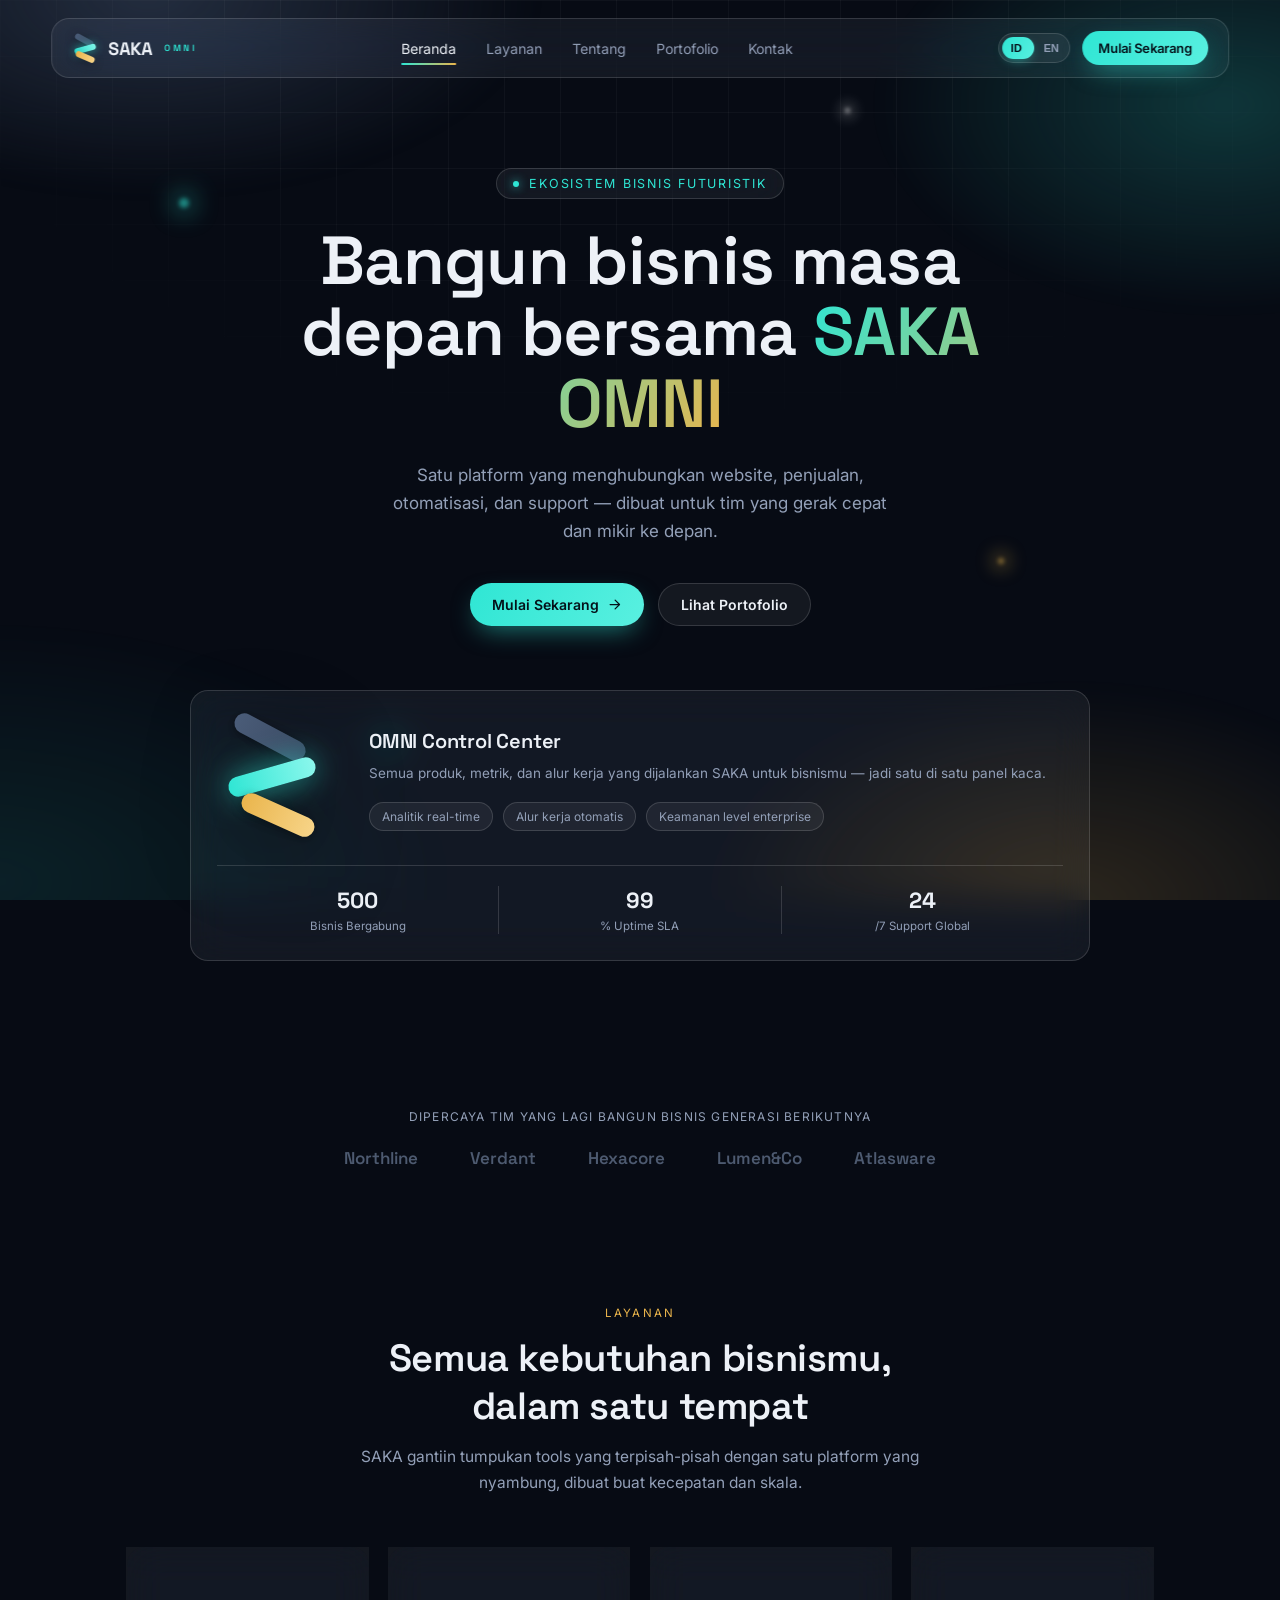
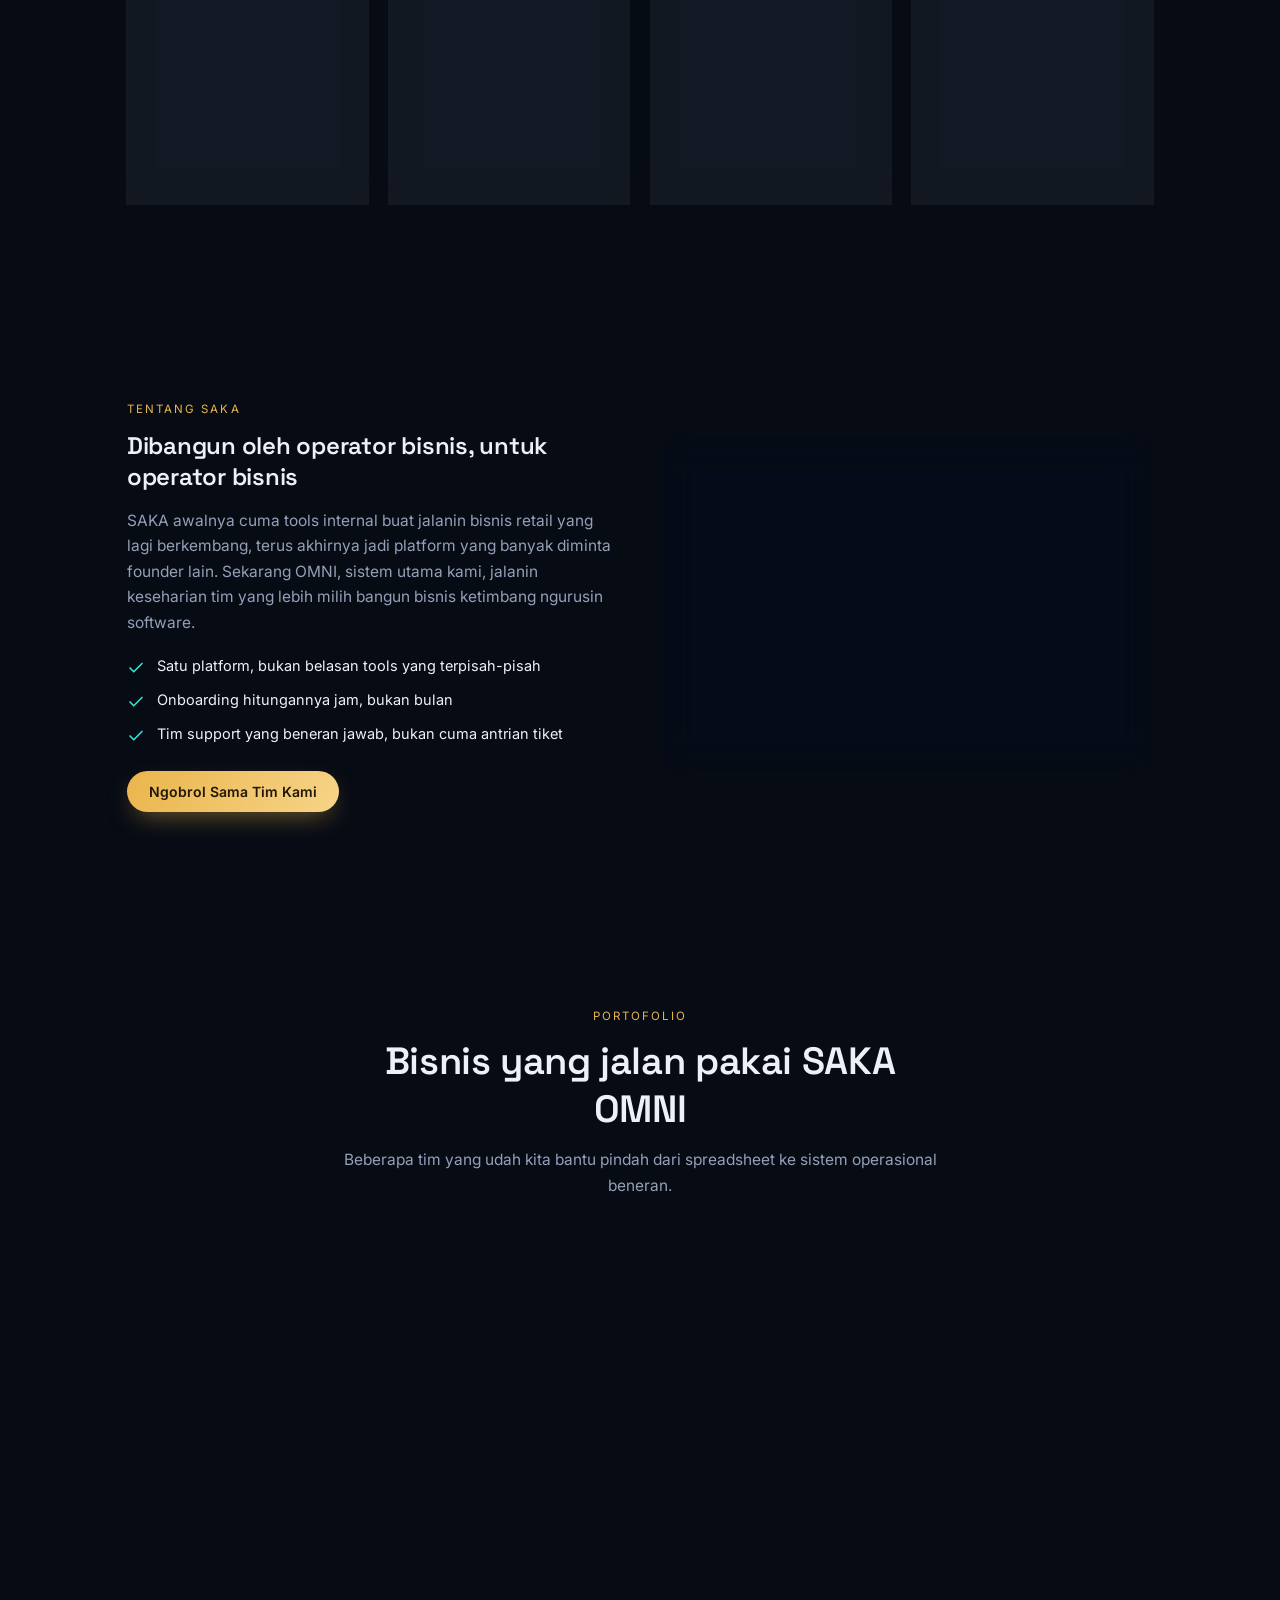
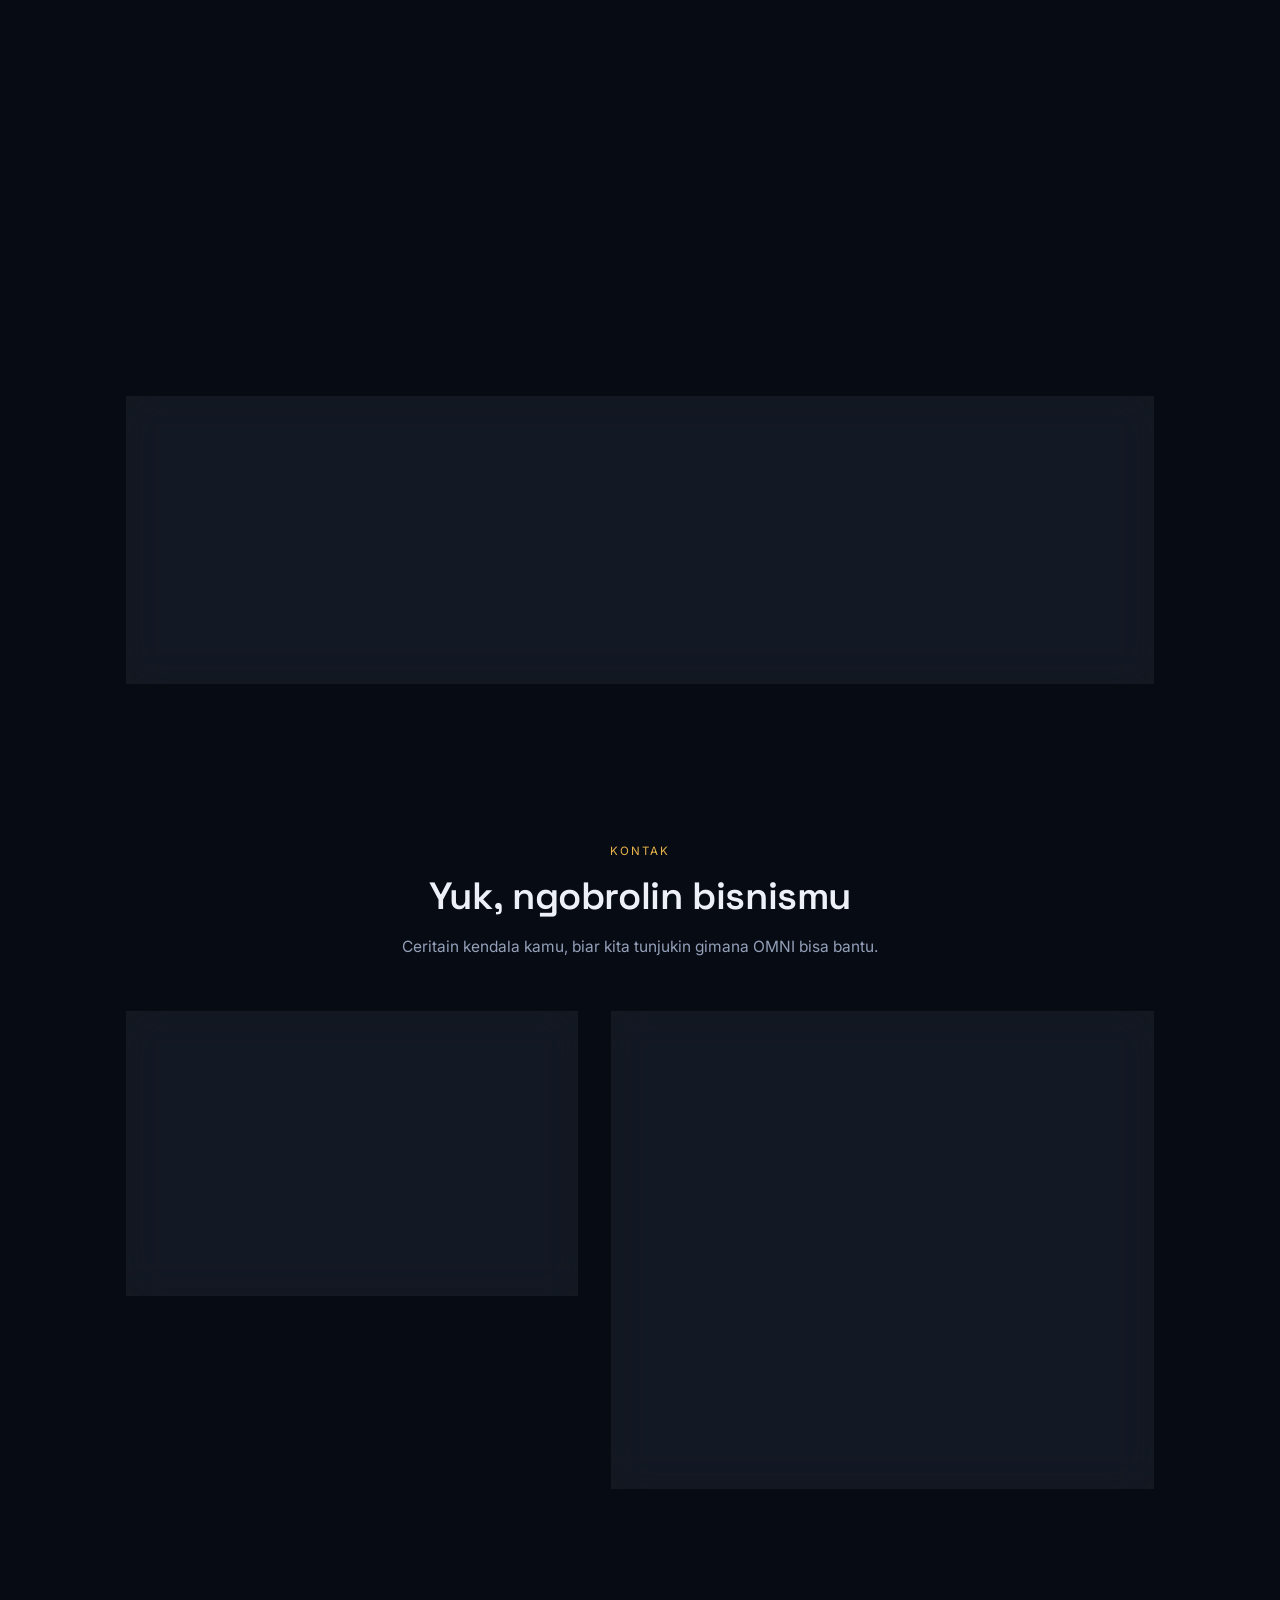
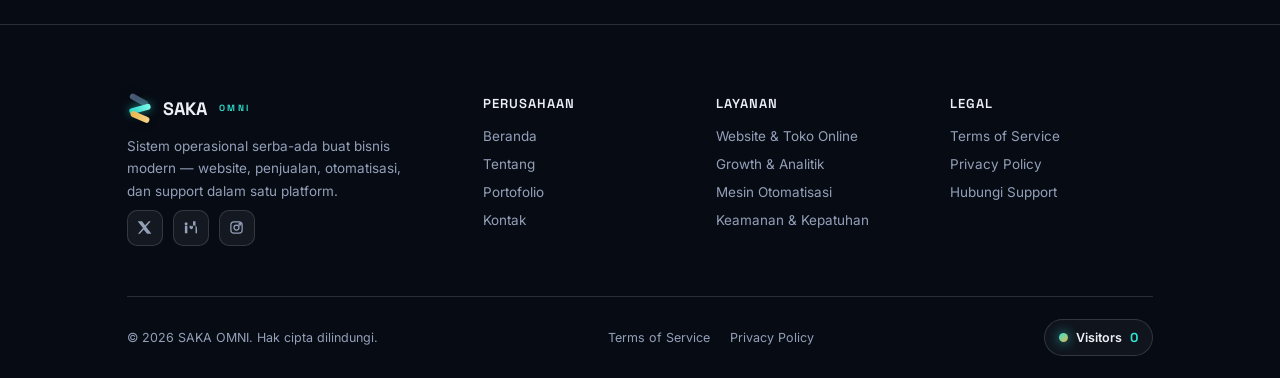
==== commit 04fe1e49: "Add a development modal for the contact form and a direct WhatsApp contact button." ====
--- a/index.html
+++ b/index.html
@@ -331,6 +331,22 @@
   </div>
 </footer>
 
+<div id="developmentModal" class="modern-modal" aria-modal="true" role="dialog" aria-labelledby="developmentTitle">
+  <div class="modern-modal-card">
+    <div class="modal-badge">
+      <svg width="24" height="24" viewBox="0 0 24 24" fill="none" stroke="currentColor" stroke-width="2" stroke-linecap="round" stroke-linejoin="round">
+        <path d="M12 2v20"/><path d="M2 12h20"/><circle cx="12" cy="12" r="8"/>
+      </svg>
+    </div>
+    <h3 id="developmentTitle">Form masih dalam pengembangan</h3>
+    <p>Fitur kirim pesan masih dalam tahap pengembangan. Untuk saat ini, silakan hubungi kami langsung melalui WhatsApp agar permintaan Anda cepat ditangani.</p>
+    <div class="modal-actions">
+      <button id="modalClose" type="button" class="btn modal-close">Tutup</button>
+      <a id="whatsappDirect" class="btn modal-whatsapp" href="https://wa.me/6285111330391" target="_blank" rel="noopener">Chat WhatsApp</a>
+    </div>
+  </div>
+</div>
+
 <script src="i18n.js"></script>
 <script src="script.js"></script>
 </body>
--- a/styles.css
+++ b/styles.css
@@ -1,13 +1,13 @@
 /* ==========================================================
    SAKA — Futuristic Glassmorphic Startup Site
    Palette (from brand mark):
-     --bg      #070B14  near-black navy
-     --bg2     #0C1424  panel base
-     --steel   #3B4A63  cool steel-blue (top ribbon of mark)
-     --teal    #2FE6D4  luminous teal (mid ribbon / core accent)
-     --gold    #EAB54C  warm gold (lower ribbon)
-     --text    #EDF1F7
-     --muted   #93A0B8
+      --bg      #070B14  near-black navy
+      --bg2     #0C1424  panel base
+      --steel   #3B4A63  cool steel-blue (top ribbon of mark)
+      --teal    #2FE6D4  luminous teal (mid ribbon / core accent)
+      --gold    #EAB54C  warm gold (lower ribbon)
+      --text    #EDF1F7
+      --muted   #93A0B8
    Display face: 'Space Grotesk' (geometric, technical — echoes the wordmark)
    Body face:    'Inter'
    Signature: a floating glass "ribbon" emblem (three interlocking
@@ -93,6 +93,67 @@
   backdrop-filter: blur(18px) saturate(140%);
   -webkit-backdrop-filter: blur(18px) saturate(140%);
   border-radius: var(--radius);
+}
+
+.modern-modal {
+  position: fixed;
+  inset: 0;
+  display: none;
+  align-items: center;
+  justify-content: center;
+  background: rgba(3, 7, 15, 0.72);
+  backdrop-filter: blur(8px);
+  z-index: 200;
+  padding: 24px;
+}
+.modern-modal.show { display: flex; }
+.modern-modal-card {
+  width: min(520px, 100%);
+  background: rgba(11, 17, 29, 0.96);
+  border: 1px solid rgba(255,255,255,0.12);
+  border-radius: 24px;
+  padding: 28px 24px 22px;
+  box-shadow: 0 24px 70px rgba(0, 0, 0, 0.4);
+}
+.modal-badge {
+  display: inline-flex;
+  align-items: center;
+  justify-content: center;
+  width: 52px;
+  height: 52px;
+  border-radius: 16px;
+  background: rgba(47, 230, 212, 0.12);
+  color: var(--teal);
+  margin-bottom: 14px;
+}
+.modern-modal-card h3 {
+  font-size: clamp(24px, 4vw, 30px);
+  margin: 0 0 12px;
+}
+.modern-modal-card p {
+  color: var(--muted);
+  font-size: 15px;
+  line-height: 1.7;
+  margin: 0 0 20px;
+}
+.modal-actions {
+  display: flex;
+  gap: 12px;
+  flex-wrap: wrap;
+}
+.modal-actions .btn {
+  flex: 1;
+  min-width: 180px;
+}
+.modal-close {
+  border: 1px solid var(--glass-border);
+  background: rgba(255,255,255,0.04);
+  color: var(--text);
+}
+.modal-whatsapp {
+  background: linear-gradient(120deg, #25d366, #1ebf5c);
+  color: #04170d;
+  box-shadow: 0 10px 24px -10px rgba(37, 211, 102, 0.7);
 }
 
 .mark { position: relative; display: inline-block; }
@@ -218,237 +279,121 @@
 .btn-block { width: 100%; }
 
 .hero { padding: 168px 0 110px; text-align: center; }
-.eyebrow {
-  display: inline-flex;
-  align-items: center;
-  gap: 10px;
-  font-size: 12.5px;
-  letter-spacing: 0.14em;
-  text-transform: uppercase;
-  color: var(--teal);
-  padding: 7px 16px;
-  border-radius: 999px;
-  margin-bottom: 26px;
-}
-.eyebrow .pulse { width: 6px; height: 6px; border-radius: 50%; background: var(--teal); box-shadow: 0 0 10px rgba(47, 230, 212, 0.9); animation: pulse 1.8s ease-in-out infinite; }
-@keyframes pulse {
-  0%, 100% { opacity: 1; }
-  50% { opacity: 0.3; }
-}
-.h1 { font-size: clamp(38px, 6vw, 68px); line-height: 1.05; max-width: 820px; margin: 0 auto 22px; }
-.h1 .grad { background: linear-gradient(120deg, var(--teal), var(--gold)); -webkit-background-clip: text; background-clip: text; color: transparent; }
-.hero-sub { max-width: 520px; margin: 0 auto 38px; font-size: 17px; }
-.hero-actions { display: flex; gap: 14px; justify-content: center; flex-wrap: wrap; margin-bottom: 64px; }
-
-.hero-panel { max-width: 900px; margin: 0 auto; padding: 26px; position: relative; }
-.hero-panel-inner { display: flex; align-items: center; gap: 32px; text-align: left; flex-wrap: wrap; }
-.hero-mark-col { flex: 0 0 auto; }
-.hero-panel-copy { flex: 1; min-width: 220px; }
-.hero-panel-copy h3 { font-size: 20px; margin-bottom: 8px; }
-.hero-panel-copy p { font-size: 13.5px; }
-.hero-chips { display: flex; gap: 10px; flex-wrap: wrap; margin-top: 18px; }
-.chip { font-size: 12px; padding: 6px 12px; border-radius: 999px; background: rgba(255, 255, 255, 0.06); border: 1px solid var(--glass-border); color: var(--muted); }
-.hero-stats { display: flex; gap: 0; border-top: 1px solid var(--glass-border); margin-top: 24px; padding-top: 20px; }
-.hero-stats .stat { flex: 1; text-align: center; border-right: 1px solid var(--glass-border); }
-.hero-stats .stat:last-child { border-right: none; }
-.hero-stats .stat b { display: block; font-family: 'Space Grotesk'; font-size: 22px; }
-.hero-stats .stat span { font-size: 11.5px; color: var(--muted); }
-
-.trusted { padding: 36px 0; text-align: center; }
-.trusted p { font-size: 12px; letter-spacing: 0.1em; text-transform: uppercase; margin-bottom: 20px; }
-.trusted-row { display: flex; justify-content: center; gap: 52px; flex-wrap: wrap; font-family: 'Space Grotesk'; font-weight: 600; color: #4d5a70; font-size: 17px; }
-
-.section-head { max-width: 600px; margin: 0 auto 52px; text-align: center; }
-.section { padding: 96px 0; }
-.section-tag { display: inline-block; font-size: 11.5px; letter-spacing: 0.18em; text-transform: uppercase; color: var(--gold); margin-bottom: 14px; }
-.section-head h2 { font-size: clamp(26px, 4vw, 38px); margin-bottom: 14px; }
-.section-head p { font-size: 15.5px; }
-
-.grid-4 { display: grid; grid-template-columns: repeat(4, 1fr); gap: 20px; }
-.grid-3 { display: grid; grid-template-columns: repeat(3, 1fr); gap: 20px; }
-.grid-2 { display: grid; grid-template-columns: 1fr 1fr; gap: 44px; align-items: center; }
-.card { padding: 26px 22px; transition: transform 0.25s ease, border-color 0.25s ease; position: relative; }
-.card:hover { transform: translateY(-5px); border-color: rgba(255, 255, 255, 0.28); }
-.card .icon {
-  width: 44px;
-  height: 44px;
-  border-radius: 12px;
-  display: flex;
-  align-items: center;
-  justify-content: center;
-  background: rgba(47, 230, 212, 0.12);
-  color: var(--teal);
-  margin-bottom: 18px;
-}
-.card h3 { font-size: 17px; margin-bottom: 8px; }
-.card p { font-size: 13.5px; }
-.card .num { position: absolute; top: 20px; right: 22px; font-family: 'Space Grotesk'; font-size: 12px; color: #4d5a70; }
-
-.about-visual { padding: 36px; position: relative; min-height: 340px; display: flex; align-items: center; justify-content: center; }
-.about-list { list-style: none; margin: 22px 0 0; padding: 0; display: flex; flex-direction: column; gap: 14px; }
-.about-list li { display: flex; gap: 12px; align-items: flex-start; font-size: 14.5px; color: var(--text); }
-.about-list svg { flex: 0 0 auto; color: var(--teal); margin-top: 2px; }
-
-.folio-thumb {
-  height: 170px;
-  border-radius: 14px;
-  margin-bottom: 18px;
-  position: relative;
-  overflow: hidden;
-}
-.folio-thumb .g1 { position: absolute; inset: 0; background: linear-gradient(135deg, var(--steel), var(--bg2)); }
-.folio-thumb .g2 { position: absolute; inset: 0; background: linear-gradient(135deg, rgba(47, 230, 212, 0.55), transparent); }
-.folio-thumb .g3 { position: absolute; inset: 0; background: linear-gradient(135deg, transparent, rgba(234, 181, 76, 0.45)); }
-.folio-tag { display: inline-block; font-size: 10.5px; letter-spacing: 0.08em; text-transform: uppercase; color: var(--teal); margin-bottom: 8px; }
-.folio-card h3 { font-size: 16.5px; margin-bottom: 6px; }
-.folio-card p { font-size: 13px; }
-
-.contact-wrap { display: grid; grid-template-columns: 1fr 1.2fr; gap: 34px; align-items: start; }
-.contact-info-card { padding: 30px; }
-.contact-info-item { display: flex; gap: 14px; align-items: flex-start; margin-bottom: 22px; }
-.contact-info-item .ic { width: 38px; height: 38px; border-radius: 10px; background: rgba(234, 181, 76, 0.14); color: var(--gold); display: flex; align-items: center; justify-content: center; flex: 0 0 auto; }
-.contact-info-item b { display: block; font-size: 14px; margin-bottom: 3px; }
-.contact-info-item span { font-size: 13px; color: var(--muted); }
-.social-row { display: flex; gap: 10px; margin-top: 8px; }
-.social-row a {
-  width: 36px;
-  height: 36px;
-  border-radius: 10px;
-  background: var(--glass);
-  border: 1px solid var(--glass-border);
-  display: flex;
-  align-items: center;
-  justify-content: center;
-  color: var(--muted);
-  transition: color 0.2s ease, border-color 0.2s ease;
-}
-.social-row a:hover { color: var(--teal); border-color: var(--teal); }
-
-.form-card { padding: 32px; }
-.form-row { display: grid; grid-template-columns: 1fr 1fr; gap: 16px; margin-bottom: 16px; }
-.form-field label { display: block; font-size: 12.5px; color: var(--muted); margin-bottom: 7px; }
-.form-field input, .form-field textarea {
-  width: 100%;
-  background: rgba(255, 255, 255, 0.05);
-  border: 1px solid var(--glass-border);
-  border-radius: 10px;
-  padding: 12px 14px;
-  color: var(--text);
-  font-family: 'Inter';
-  font-size: 14px;
-  outline: none;
-  transition: border-color 0.2s;
-}
-.form-field input:focus, .form-field textarea:focus { border-color: var(--teal); }
-.form-field textarea { min-height: 110px; resize: vertical; }
-.form-note { font-size: 12px; color: var(--muted); margin-top: 12px; text-align: center; }
-.form-error {
-  display: none;
-  font-size: 13px;
-  color: #ff9b8a;
-  background: rgba(255, 90, 60, 0.1);
-  border: 1px solid rgba(255, 90, 60, 0.3);
-  border-radius: 10px;
-  padding: 10px 14px;
-  margin-bottom: 16px;
-}
-.form-error.show { display: block; }
-.btn[disabled] { opacity: 0.7; cursor: not-allowed; transform: none; }
-.form-success { display: none; text-align: center; padding: 40px 10px; }
-.form-success.show { display: block; }
-.form-success .ic {
-  width: 52px;
-  height: 52px;
-  border-radius: 50%;
-  background: rgba(47, 230, 212, 0.15);
-  color: var(--teal);
-  display: flex;
-  align-items: center;
-  justify-content: center;
-  margin: 0 auto 16px;
-}
-
-.cta-band { padding: 60px 0; }
-.cta-panel { padding: 52px 40px; text-align: center; position: relative; overflow: hidden; }
-.cta-panel h2 { font-size: clamp(24px, 4vw, 34px); margin-bottom: 14px; }
-.cta-panel p { max-width: 480px; margin: 0 auto 28px; }
-
-footer { padding: 70px 0 0; border-top: 1px solid var(--glass-border); margin-top: 40px; }
-.footer-grid { display: grid; grid-template-columns: 1.6fr 1fr 1fr 1fr; gap: 30px; padding-bottom: 50px; }
-.footer-brand p { font-size: 13.5px; margin-top: 14px; max-width: 280px; }
-.footer-col h4 { font-size: 13px; text-transform: uppercase; letter-spacing: 0.08em; color: var(--text); margin-bottom: 16px; }
-.footer-col a { display: block; font-size: 13.5px; color: var(--muted); margin-bottom: 12px; transition: color 0.2s; }
-.footer-col a:hover { color: var(--teal); }
-.footer-bottom {
-  display: flex;
-  justify-content: space-between;
-  align-items: center;
-  flex-wrap: wrap;
-  gap: 12px;
-  border-top: 1px solid var(--glass-border);
-  padding: 22px 0;
-  font-size: 12.5px;
-  color: var(--muted);
-}
-.footer-bottom .legal-links { display: flex; gap: 20px; }
-.footer-visitor {
-  display: inline-flex;
-  align-items: center;
-  justify-content: center;
-  gap: 8px;
-  padding: 9px 14px;
-  border-radius: 999px;
-  background: rgba(255, 255, 255, 0.04);
-  border: 1px solid var(--glass-border);
-  color: var(--text);
-  font-weight: 600;
-}
-.footer-visitor .visitor-dot {
-  width: 9px;
-  height: 9px;
-  border-radius: 50%;
-  background: linear-gradient(135deg, var(--teal), var(--gold));
-  box-shadow: 0 0 12px rgba(47, 230, 212, 0.8);
-  display: inline-block;
-}
-.footer-visitor strong { color: var(--teal); font-family: 'Space Grotesk'; font-size: 13px; }
-
-.reveal { opacity: 0; transform: translateY(24px); transition: opacity 0.7s ease, transform 0.7s ease; }
-.reveal.in { opacity: 1; transform: none; }
-
-.legal-hero { padding: 150px 0 50px; text-align: center; }
-.legal-hero p { max-width: 480px; margin: 12px auto 0; font-size: 14px; }
-.legal-body { padding: 20px 0 100px; }
-.legal-panel { padding: 44px; max-width: 880px; margin: 0 auto; }
-.legal-panel h2 { font-size: 19px; margin: 32px 0 12px; }
-.legal-panel h2:first-child { margin-top: 0; }
-.legal-panel p, .legal-panel li { font-size: 14.5px; color: var(--muted); margin-bottom: 10px; }
-.legal-panel ul { padding-left: 20px; }
-.legal-updated { font-size: 12.5px; color: var(--gold); display: inline-block; margin-bottom: 6px; }
-
-@media (max-width: 980px) {
-  .grid-4 { grid-template-columns: repeat(2, 1fr); }
-  .grid-3 { grid-template-columns: repeat(2, 1fr); }
-  .grid-2 { grid-template-columns: 1fr; }
-  .contact-wrap { grid-template-columns: 1fr; }
-  .footer-grid { grid-template-columns: 1fr 1fr; }
-  .nav-links { display: none; }
-  .burger { display: block; }
-}
-@media (max-width: 420px) {
-  .nav-cta { display: none; }
-}
-@media (max-width: 640px) {
-  .grid-4, .grid-3 { grid-template-columns: 1fr; }
-  .form-row { grid-template-columns: 1fr; }
-  .hero-stats { flex-wrap: wrap; }
-  .hero-stats .stat { flex: 0 0 50%; border-right: none; margin-bottom: 14px; }
-  .footer-grid { grid-template-columns: 1fr; }
-  .footer-bottom { flex-direction: column; align-items: flex-start; }
-}
-
-@media (prefers-reduced-motion: reduce) {
-  * { animation-duration: 0.001ms !important; animation-iteration-count: 1 !important; transition-duration: 0.001ms !important; }
-}
-
-:focus-visible { outline: 2px solid var(--teal); outline-offset: 2px; }
+.eyebrow{
+  display:inline-flex;align-items:center;gap:10px;
+  font-size:12.5px;letter-spacing:.14em;text-transform:uppercase;color:var(--teal);
+  padding:7px 16px;border-radius:999px;margin-bottom:26px;
+}
+.eyebrow .pulse{width:6px;height:6px;border-radius:50%;background:var(--teal);box-shadow:0 0 10px rgba(47,230,212,.9);animation:pulse 1.8s ease-in-out infinite;}
+@keyframes pulse{0%,100%{opacity:1;}50%{opacity:.3;}}
+.h1{font-size:clamp(38px,6vw,68px);line-height:1.05;max-width:820px;margin:0 auto 22px;}
+.h1 .grad{background:linear-gradient(120deg,var(--teal),var(--gold));-webkit-background-clip:text;background-clip:text;color:transparent;}
+.hero-sub{max-width:520px;margin:0 auto 38px;font-size:17px;}
+.hero-actions{display:flex;gap:14px;justify-content:center;flex-wrap:wrap;margin-bottom:64px;}
+
+.hero-panel{max-width:900px;margin:0 auto;padding:26px;position:relative;}
+.hero-panel-inner{display:flex;align-items:center;gap:32px;text-align:left;flex-wrap:wrap;}
+.hero-mark-col{flex:0 0 auto;}
+.hero-panel-copy{flex:1;min-width:220px;}
+.hero-panel-copy h3{font-size:20px;margin-bottom:8px;}
+.hero-panel-copy p{font-size:13.5px;}
+.hero-chips{display:flex;gap:10px;flex-wrap:wrap;margin-top:18px;}
+.chip{font-size:12px;padding:6px 12px;border-radius:999px;background:rgba(255,255,255,.06);border:1px solid var(--glass-border);color:var(--muted);}
+.hero-stats{display:flex;gap:0;border-top:1px solid var(--glass-border);margin-top:24px;padding-top:20px;}
+.hero-stats .stat{flex:1;text-align:center;border-right:1px solid var(--glass-border);}
+.hero-stats .stat:last-child{border-right:none;}
+.hero-stats .stat b{display:block;font-family:'Space Grotesk';font-size:22px;}
+.hero-stats .stat span{font-size:11.5px;color:var(--muted);}
+
+.trusted{padding:36px 0;text-align:center;}
+.trusted p{font-size:12px;letter-spacing:.1em;text-transform:uppercase;margin-bottom:20px;}
+.trusted-row{display:flex;justify-content:center;gap:52px;flex-wrap:wrap;font-family:'Space Grotesk';font-weight:600;color:#4d5a70;font-size:17px;}
+
+.section-head{max-width:600px;margin:0 auto 52px;text-align:center;}
+.section{padding:96px 0;}
+.section-tag{display:inline-block;font-size:11.5px;letter-spacing:.18em;text-transform:uppercase;color:var(--gold);margin-bottom:14px;}
+.section-head h2{font-size:clamp(26px,4vw,38px);margin-bottom:14px;}
+.section-head p{font-size:15.5px;}
+
+.grid-4{display:grid;grid-template-columns:repeat(4,1fr);gap:20px;}
+.grid-3{display:grid;grid-template-columns:repeat(3,1fr);gap:20px;}
+.grid-2{display:grid;grid-template-columns:1fr 1fr;gap:44px;align-items:center;}
+.card{padding:26px 22px;transition:transform .25s ease, border-color .25s ease;position:relative;}
+.card:hover{transform:translateY(-5px);border-color:rgba(255,255,255,.28);}
+.card .icon{width:44px;height:44px;border-radius:12px;display:flex;align-items:center;justify-content:center;background:rgba(47,230,212,.12);color:var(--teal);margin-bottom:18px;}
+.card h3{font-size:17px;margin-bottom:8px;}
+.card p{font-size:13.5px;}
+.card .num{position:absolute;top:20px;right:22px;font-family:'Space Grotesk';font-size:12px;color:#4d5a70;}
+
+.about-visual{padding:36px;position:relative;min-height:340px;display:flex;align-items:center;justify-content:center;}
+.about-list{list-style:none;margin:22px 0 0;padding:0;display:flex;flex-direction:column;gap:14px;}
+.about-list li{display:flex;gap:12px;align-items:flex-start;font-size:14.5px;color:var(--text);}
+.about-list svg{flex:0 0 auto;color:var(--teal);margin-top:2px;}
+
+.folio-thumb{height:170px;border-radius:14px;margin-bottom:18px;position:relative;overflow:hidden;}
+.folio-thumb .g1{position:absolute;inset:0;background:linear-gradient(135deg,var(--steel),var(--bg2));}
+.folio-thumb .g2{position:absolute;inset:0;background:linear-gradient(135deg,rgba(47,230,212,.55),transparent);}
+.folio-thumb .g3{position:absolute;inset:0;background:linear-gradient(135deg,transparent,rgba(234,181,76,.45));}
+.folio-tag{display:inline-block;font-size:10.5px;letter-spacing:.08em;text-transform:uppercase;color:var(--teal);margin-bottom:8px;}
+.folio-card h3{font-size:16.5px;margin-bottom:6px;}
+.folio-card p{font-size:13px;}
+
+.contact-wrap{display:grid;grid-template-columns:1fr 1.2fr;gap:34px;align-items:start;}
+.contact-info-card{padding:30px;}
+.contact-info-item{display:flex;gap:14px;align-items:flex-start;margin-bottom:22px;}
+.contact-info-item .ic{width:38px;height:38px;border-radius:10px;background:rgba(234,181,76,.14);color:var(--gold);display:flex;align-items:center;justify-content:center;flex:0 0 auto;}
+.contact-info-item b{display:block;font-size:14px;margin-bottom:3px;}
+.contact-info-item span{font-size:13px;color:var(--muted);}
+.social-row{display:flex;gap:10px;margin-top:8px;}
+.social-row a{width:36px;height:36px;border-radius:10px;background:var(--glass);border:1px solid var(--glass-border);display:flex;align-items:center;justify-content:center;color:var(--muted);transition:color .2s ease,border-color .2s ease;}
+.social-row a:hover{color:var(--teal);border-color:var(--teal);}
+
+.form-card{padding:32px;}
+.form-row{display:grid;grid-template-columns:1fr 1fr;gap:16px;margin-bottom:16px;}
+.form-field label{display:block;font-size:12.5px;color:var(--muted);margin-bottom:7px;}
+.form-field input,.form-field textarea{width:100%;background:rgba(255,255,255,.05);border:1px solid var(--glass-border);border-radius:10px;padding:12px 14px;color:var(--text);font-family:'Inter';font-size:14px;outline:none;transition:border-color .2s;}
+.form-field input:focus,.form-field textarea:focus{border-color:var(--teal);}
+.form-field textarea{min-height:110px;resize:vertical;}
+.form-note{font-size:12px;color:var(--muted);margin-top:12px;text-align:center;}
+.form-error{display:none;font-size:13px;color:#ff9b8a;background:rgba(255,90,60,.1);border:1px solid rgba(255,90,60,.3);border-radius:10px;padding:10px 14px;margin-bottom:16px;}
+.form-error.show{display:block;}
+.btn[disabled]{opacity:.7;cursor:not-allowed;transform:none;}
+.form-success{display:none;text-align:center;padding:40px 10px;}
+.form-success.show{display:block;}
+.form-success .ic{width:52px;height:52px;border-radius:50%;background:rgba(47,230,212,.15);color:var(--teal);display:flex;align-items:center;justify-content:center;margin:0 auto 16px;}
+
+.cta-band{padding:60px 0;}
+.cta-panel{padding:52px 40px;text-align:center;position:relative;overflow:hidden;}
+.cta-panel h2{font-size:clamp(24px,4vw,34px);margin-bottom:14px;}
+.cta-panel p{max-width:480px;margin:0 auto 28px;}
+
+footer{padding:70px 0 0;border-top:1px solid var(--glass-border);margin-top:40px;}
+.footer-grid{display:grid;grid-template-columns:1.6fr 1fr 1fr 1fr;gap:30px;padding-bottom:50px;}
+.footer-brand p{font-size:13.5px;margin-top:14px;max-width:280px;}
+.footer-col h4{font-size:13px;text-transform:uppercase;letter-spacing:.08em;color:var(--text);margin-bottom:16px;}
+.footer-col a{display:block;font-size:13.5px;color:var(--muted);margin-bottom:12px;transition:color .2s;}
+.footer-col a:hover{color:var(--teal);}
+.footer-bottom{display:flex;justify-content:space-between;align-items:center;flex-wrap:wrap;gap:12px;border-top:1px solid var(--glass-border);padding:22px 0;font-size:12.5px;color:var(--muted);}
+.footer-bottom .legal-links{display:flex;gap:20px;}
+.footer-visitor{display:inline-flex;align-items:center;justify-content:center;gap:8px;padding:9px 14px;border-radius:999px;background:rgba(255,255,255,.04);border:1px solid var(--glass-border);color:var(--text);font-weight:600;}
+.footer-visitor .visitor-dot{width:9px;height:9px;border-radius:50%;background:linear-gradient(135deg,var(--teal),var(--gold));box-shadow:0 0 12px rgba(47,230,212,.8);display:inline-block;}
+.footer-visitor strong{color:var(--teal);font-family:'Space Grotesk';font-size:13px;}
+
+.reveal{opacity:0;transform:translateY(24px);transition:opacity .7s ease, transform .7s ease;}
+.reveal.in{opacity:1;transform:none;}
+
+.legal-hero{padding:150px 0 50px;text-align:center;}
+.legal-hero p{max-width:480px;margin:12px auto 0;font-size:14px;}
+.legal-body{padding:20px 0 100px;}
+.legal-panel{padding:44px;max-width:880px;margin:0 auto;}
+.legal-panel h2{font-size:19px;margin:32px 0 12px;}
+.legal-panel h2:first-child{margin-top:0;}
+.legal-panel p,.legal-panel li{font-size:14.5px;color:var(--muted);margin-bottom:10px;}
+.legal-panel ul{padding-left:20px;}
+.legal-updated{font-size:12.5px;color:var(--gold);display:inline-block;margin-bottom:6px;}
+
+@media (max-width:980px){.grid-4{grid-template-columns:repeat(2,1fr);}.grid-3{grid-template-columns:repeat(2,1fr);}.grid-2{grid-template-columns:1fr;}.contact-wrap{grid-template-columns:1fr;}.footer-grid{grid-template-columns:1fr 1fr;}.nav-links{display:none;}.burger{display:block;}}
+@media (max-width:420px){.nav-cta{display:none;}}
+@media (max-width:640px){.grid-4,.grid-3{grid-template-columns:1fr;}.form-row{grid-template-columns:1fr;}.hero-stats{flex-wrap:wrap;}.hero-stats .stat{flex:0 0 50%;border-right:none;margin-bottom:14px;}.footer-grid{grid-template-columns:1fr;}.footer-bottom{flex-direction:column;align-items:flex-start;}.modal-actions{flex-direction:column;}.modal-actions .btn{width:100%;}}
+@media (prefers-reduced-motion:reduce){*{animation-duration:.001ms !important;animation-iteration-count:1 !important;transition-duration:.001ms !important;}}
+:focus-visible{outline:2px solid var(--teal);outline-offset:2px;}
